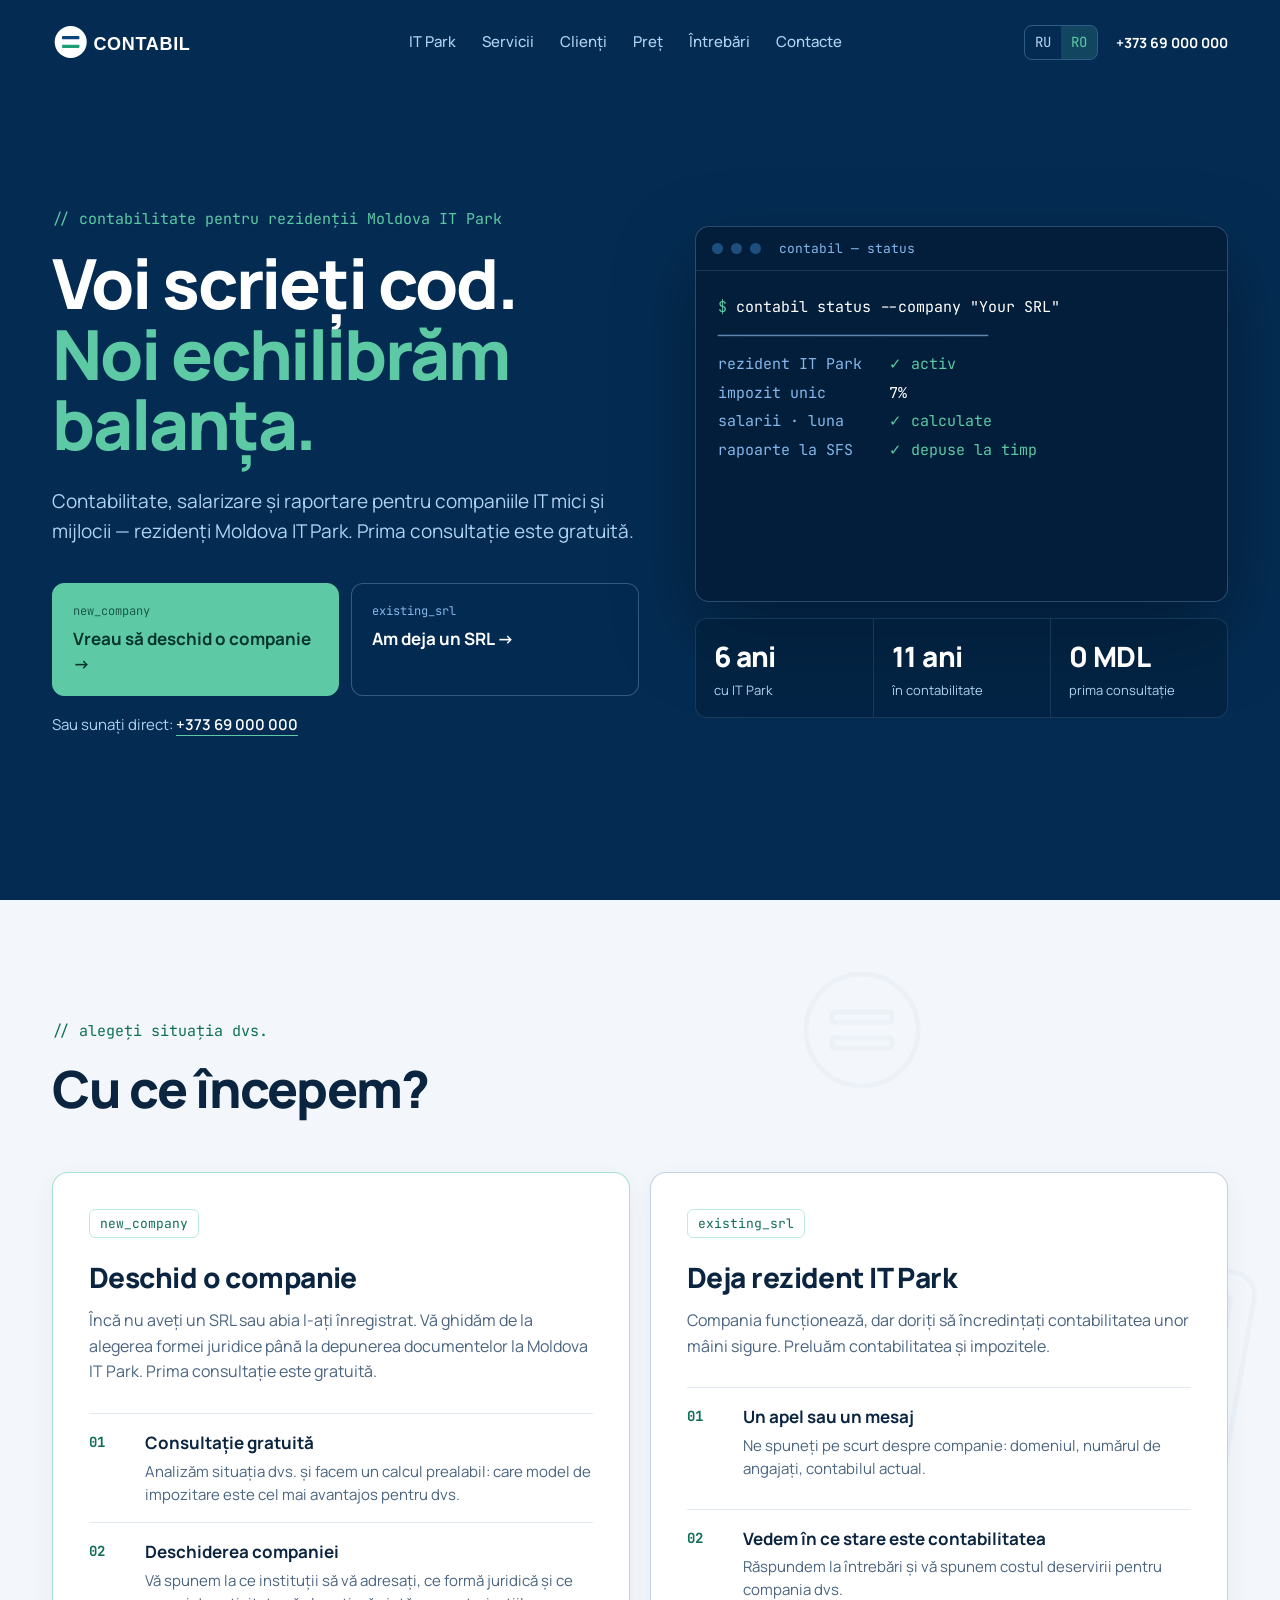
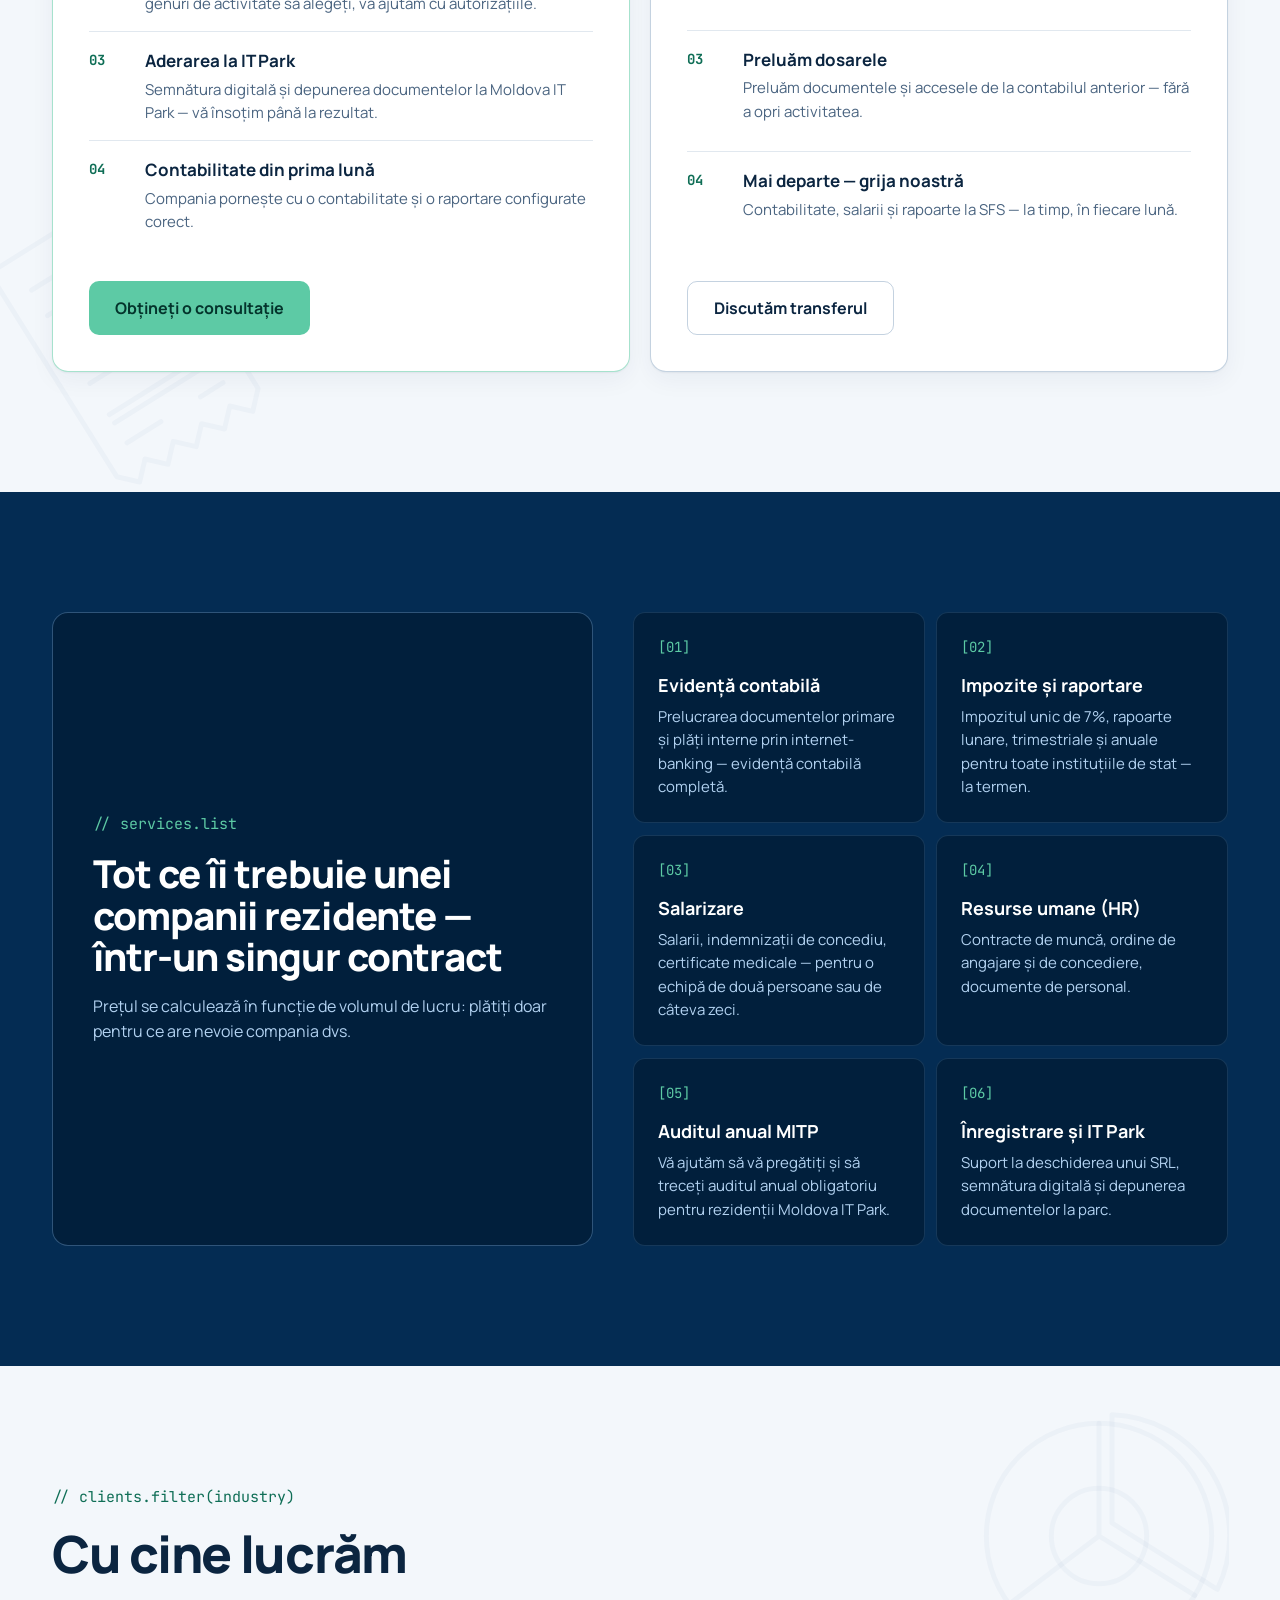
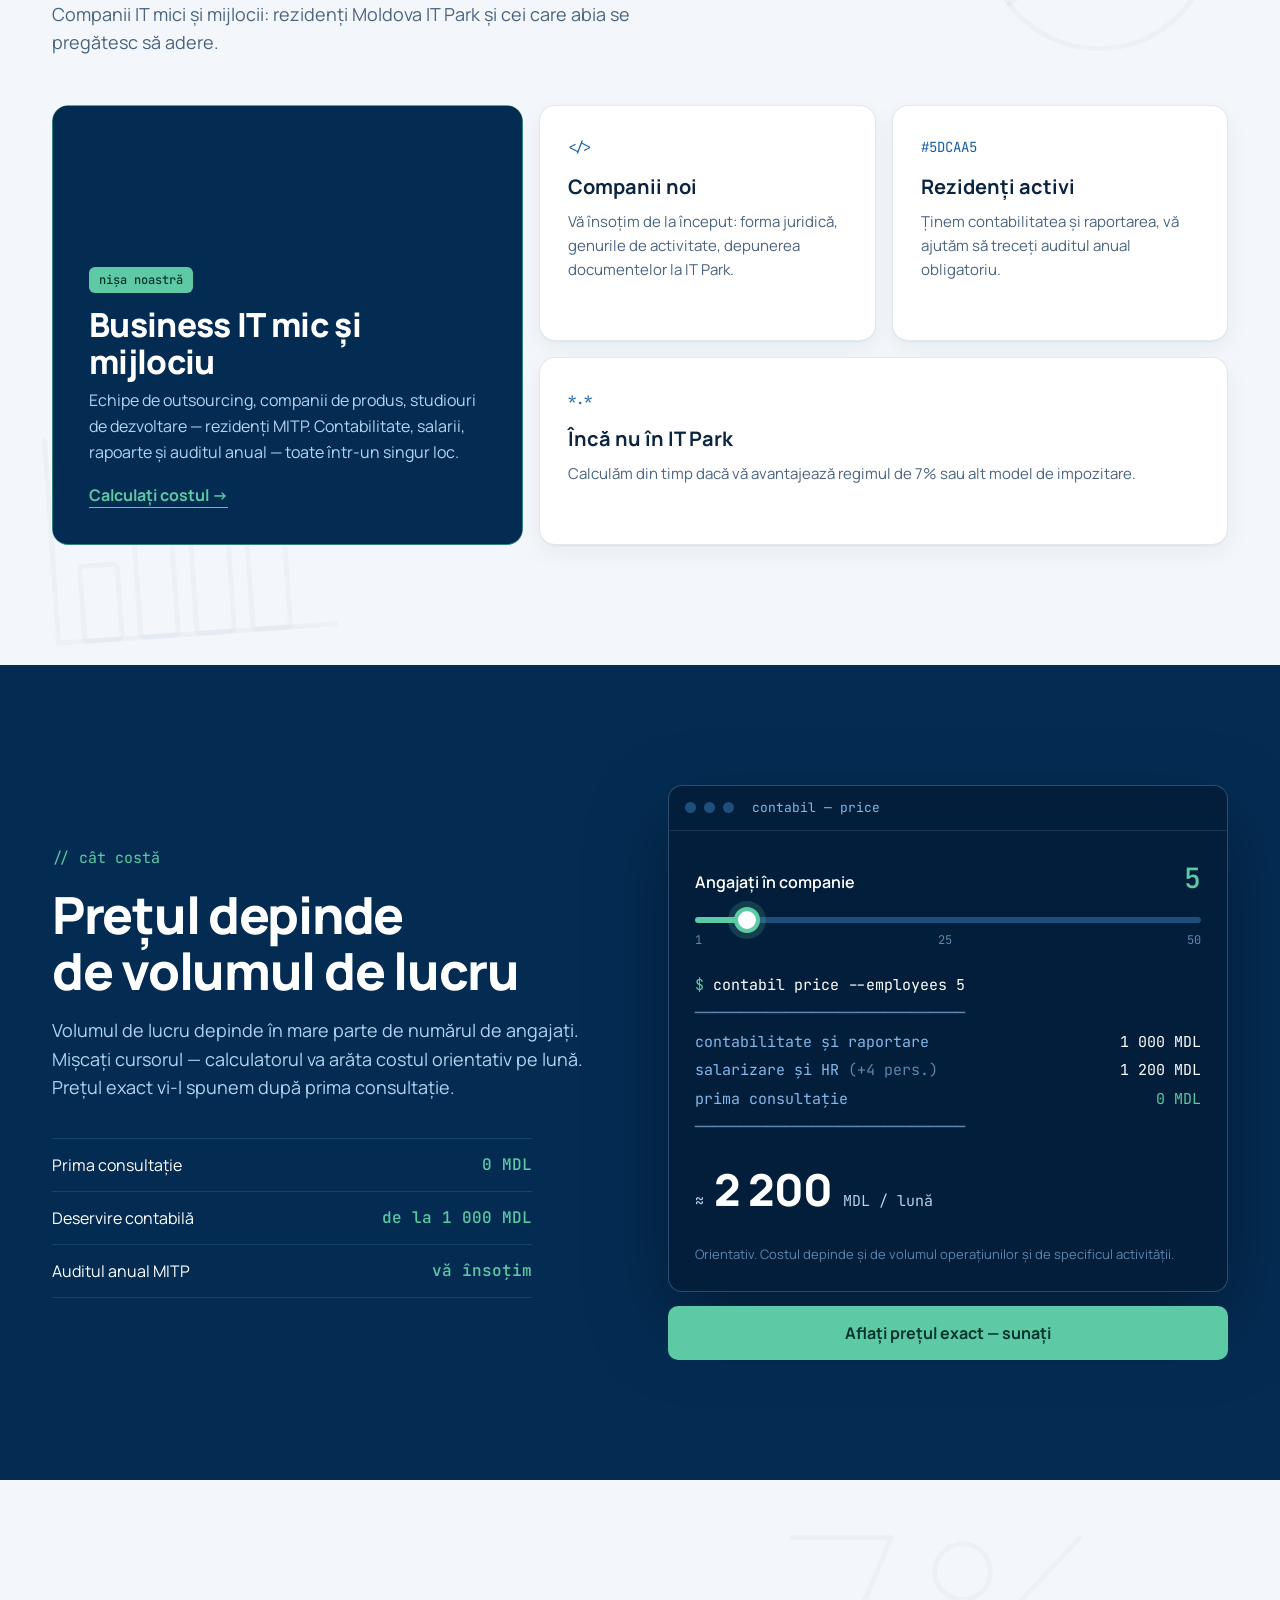
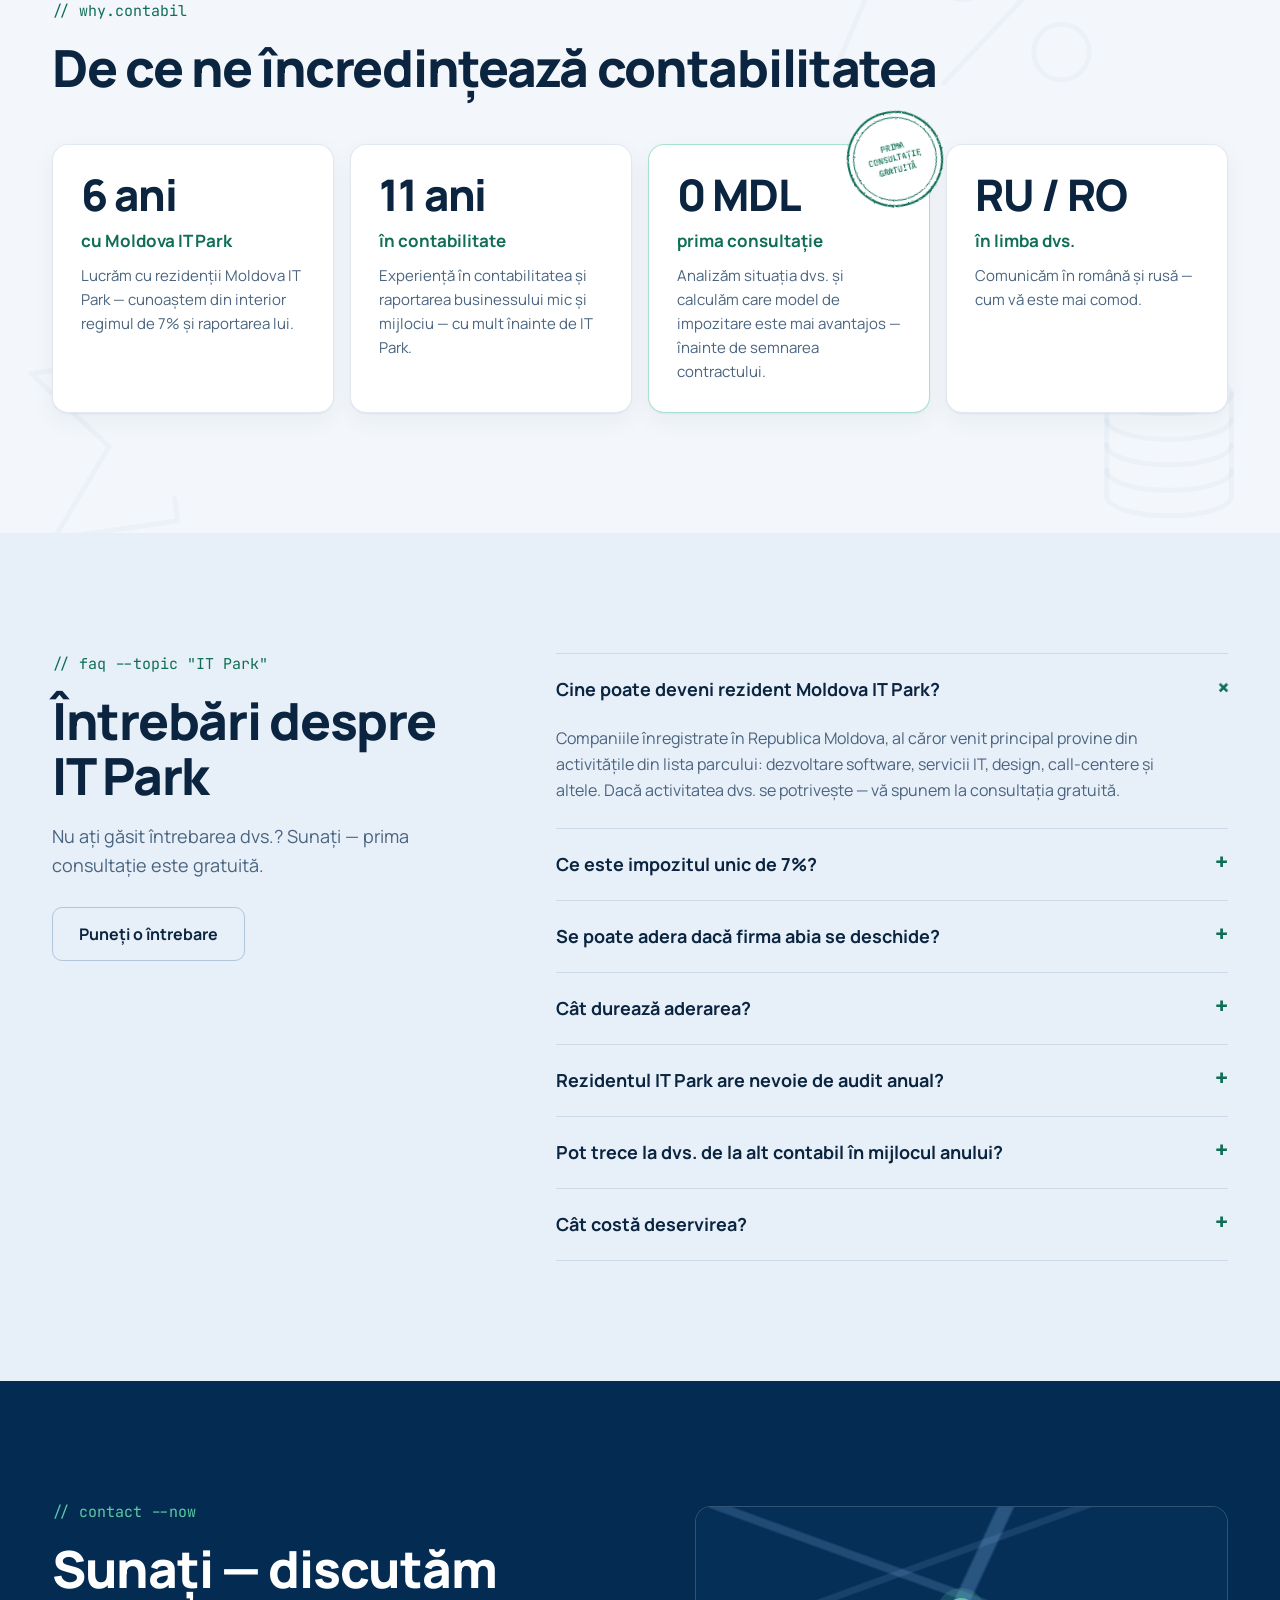
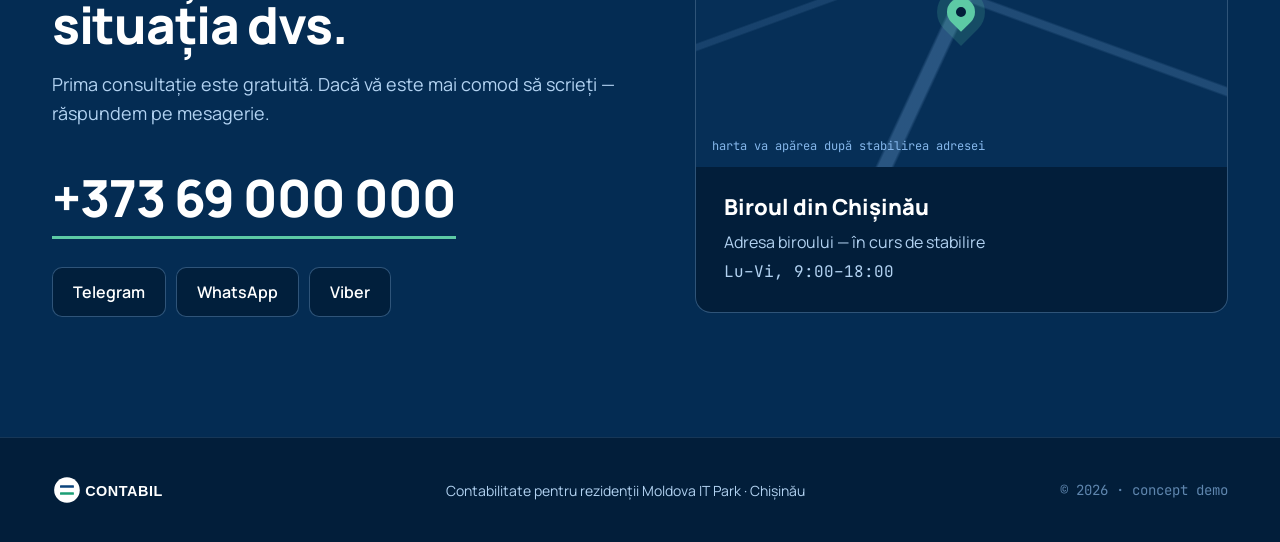
==== ro.html @ 3d975ffe "Add files via upload" ====
<!DOCTYPE html>
<html lang="ro">
<head>
<meta charset="UTF-8">
<meta name="viewport" content="width=device-width, initial-scale=1">
<title>CONTABIL — contabilitate pentru rezidenții Moldova IT Park</title>
<meta name="description" content="Contabilitate, salarizare și raportare pentru companiile IT mici și mijlocii — rezidenți Moldova IT Park. Suport la deschiderea companiei și aderarea la parc. Prima consultație gratuită.">
<!-- Previzualizare link (Viber, Telegram, WhatsApp, Facebook). Mesageriile acceptă doar adresa COMPLETĂ:
     la publicare înlocuiți https://webonix-md.github.io/contabil-it/ cu adresa reală a site-ului în og:url și og:image -->
<meta property="og:type" content="website">
<meta property="og:locale" content="ro_RO">
<meta property="og:locale:alternate" content="ru_RU">
<meta property="og:site_name" content="CONTABIL">
<meta property="og:title" content="Contabilitate pentru rezidenții Moldova IT Park — CONTABIL">
<meta property="og:description" content="Contabilitate, salarizare și raportare pentru companiile IT mici și mijlocii — rezidenți Moldova IT Park. Prima consultație gratuită.">
<meta property="og:url" content="https://webonix-md.github.io/contabil-it/ro.html">
<meta property="og:image" content="https://webonix-md.github.io/contabil-it/img/og/og-square-ro.jpg">
<meta property="og:image:type" content="image/jpeg">
<meta property="og:image:width" content="1200">
<meta property="og:image:height" content="1200">
<meta property="og:image:alt" content="CONTABIL: „Voi scrieți cod. Noi echilibrăm balanța.” Contabilitate pentru rezidenții Moldova IT Park">
<meta name="twitter:card" content="summary_large_image">
<link rel="icon" href="img/logo/favicon.svg" type="image/svg+xml">
<link rel="alternate" hreflang="ru" href="index.html">
<link rel="preconnect" href="https://fonts.googleapis.com">
<link rel="preconnect" href="https://fonts.gstatic.com" crossorigin>
<link rel="preconnect" href="https://images.unsplash.com">
<link href="https://fonts.googleapis.com/css2?family=JetBrains+Mono:wght@400;500&family=Manrope:wght@400;500;600;700;800&display=swap" rel="stylesheet">
<link rel="stylesheet" href="css/styles.css">
</head>
<body>

<!-- ============ Шапка ============ -->
<header class="header" id="header">
  <div class="wrap header__row">
    <a class="header__logo" href="#top" aria-label="CONTABIL — pagina principală"><img src="img/logo/contabil-logo-inverse.svg" alt="CONTABIL" width="176" height="40"></a>
    <nav class="nav" id="nav" aria-label="Meniul principal">
      <a href="#start">IT Park</a>
      <a href="#services">Servicii</a>
      <a href="#clients">Clienți</a>
      <a href="#price">Preț</a>
      <a href="#faq">Întrebări</a>
      <a href="#contacts">Contacte</a>
    </nav>
    <div class="header__meta">
      <span class="lang mono" aria-label="Limba site-ului"><a href="index.html" hreflang="ru" lang="ru">RU</a><a class="is-active" href="ro.html" hreflang="ro" aria-current="true">RO</a></span>
      <a class="header__phone" data-phone href="tel:+37369000000">+373 69 000 000</a>
      <button class="burger" id="burger" aria-label="Deschide meniul" aria-expanded="false" aria-controls="nav"><span></span><span></span></button>
    </div>
  </div>
</header>

<main id="top">

<!-- ============ 1. Первый экран ============ -->
<section class="hero photo-bg photo-fixed" data-photo="hero">
  <div class="wrap hero__grid">
    <div>
      <p class="comment mono">// contabilitate pentru rezidenții Moldova IT Park</p>
      <h1 class="hero__title">Voi scrieți cod.<br><span>Noi echilibrăm balanța.</span></h1>
      <p class="hero__lead">Contabilitate, salarizare și raportare pentru companiile IT mici și mijlocii — rezidenți Moldova IT Park. Prima consultație este gratuită.</p>
      <div class="doors">
        <a class="door door--primary" href="#door-new"><small>new_company</small><strong>Vreau să deschid o companie →</strong></a>
        <a class="door" href="#door-existing"><small>existing_srl</small><strong>Am deja un SRL →</strong></a>
      </div>
      <p class="hero__call">Sau sunați direct: <a data-phone href="tel:+37369000000">+373 69 000 000</a></p>
    </div>

    <div>
      <div class="term" aria-label="Exemplu de status al unei companii deservite">
        <div class="term__bar"><i></i><i></i><i></i><span class="mono">contabil — status</span></div>
        <div class="term__body" id="heroTerm">
          <div class="term__line"><span class="t-prompt">$</span> contabil status --company "Your SRL"</div>
          <div class="term__line"><span class="t-dim">──────────────────────────────</span></div>
          <div class="term__line"><span class="t-key">rezident IT Park  </span> <span class="t-ok">✓ activ</span></div>
          <div class="term__line"><span class="t-key">impozit unic      </span> 7%</div>
          <div class="term__line"><span class="t-key">salarii · luna    </span> <span class="t-ok">✓ calculate</span></div>
          <div class="term__line"><span class="t-key">rapoarte la SFS   </span> <span class="t-ok">✓ depuse la timp</span></div>
          <div class="term__line"><span class="t-key">audit MITP        </span> <span class="t-ok">✓ trecut</span></div>
          <div class="term__line"><span class="t-dim">──────────────────────────────</span></div>
          <div class="term__line"><span class="t-ok">✓ all good.</span> <span class="t-dim">Puteți lucra mai departe.</span> <span class="cursor"></span></div>
        </div>
      </div>
      <div class="stats">
        <div class="stat"><b>6 ani</b><span>cu IT Park</span></div>
        <div class="stat"><b>11 ani</b><span>în contabilitate</span></div>
        <div class="stat"><b>0 MDL</b><span>prima consultație</span></div>
      </div>
    </div>
  </div>
</section>

<!-- ============ 2. Две двери ============ -->
<section class="section light has-deco" id="start">
  <!-- Фоновые SVG-иконки (декор). Чтобы убрать — удалите этот div и класс has-deco -->
  <div class="deco" aria-hidden="true">
    <!-- Калькулятор -->
    <svg class="deco__calc" viewBox="0 0 120 160"><rect x="4" y="4" width="112" height="152" rx="12"/><rect x="16" y="16" width="88" height="34" rx="4"/><path d="M78 40h18M88 26v0"/><rect x="16" y="62" width="18" height="18" rx="3"/><rect x="40" y="62" width="18" height="18" rx="3"/><rect x="64" y="62" width="18" height="18" rx="3"/><rect x="88" y="62" width="18" height="18" rx="3"/><rect x="16" y="86" width="18" height="18" rx="3"/><rect x="40" y="86" width="18" height="18" rx="3"/><rect x="64" y="86" width="18" height="18" rx="3"/><rect x="88" y="86" width="18" height="42" rx="3"/><rect x="16" y="110" width="18" height="18" rx="3"/><rect x="40" y="110" width="18" height="18" rx="3"/><rect x="64" y="110" width="18" height="18" rx="3"/><rect x="16" y="134" width="42" height="14" rx="3"/><rect x="64" y="134" width="42" height="14" rx="3"/><path d="M92 97h6M95 94v6M92 119h6"/></svg>
    <!-- Кассовый чек -->
    <svg class="deco__receipt" viewBox="0 0 120 170"><path d="M10 6h100v144l-10 10-10-10-10 10-10-10-10 10-10-10-10 10-10-10-10 10-10-10z"/><path d="M26 28h68M26 46h44M78 46h16M26 62h52M84 62h10M26 78h36M70 78h24M26 94h48M82 94h12"/><path d="M26 116h68M26 122h68"/><path d="M26 136h24M78 136h16"/></svg>
    <!-- Знак баланса «=» -->
    <svg class="deco__equals" viewBox="0 0 120 120"><circle cx="60" cy="60" r="56"/><rect x="30" y="42" width="60" height="10" rx="2"/><rect x="30" y="68" width="60" height="10" rx="2"/></svg>
  </div>
  <div class="wrap">
    <p class="comment mono">// alegeți situația dvs.</p>
    <h2 class="section__title">Cu ce începem?</h2>

    <div class="paths" data-converge>
      <article class="path path--new" id="door-new">
        <header class="path__head">
          <span class="path__tag mono">new_company</span>
          <h3>Deschid o companie</h3>
          <p>Încă nu aveți un SRL sau abia l-ați înregistrat. Vă ghidăm de la alegerea formei juridice până la depunerea documentelor la Moldova IT Park. Prima consultație este gratuită.</p>
        </header>
        <ol class="steps">
          <li><b class="mono">01</b><div><strong>Consultație gratuită</strong><span>Analizăm situația dvs. și facem un calcul prealabil: care model de impozitare este cel mai avantajos pentru dvs.</span></div></li>
          <li><b class="mono">02</b><div><strong>Deschiderea companiei</strong><span>Vă spunem la ce instituții să vă adresați, ce formă juridică și ce genuri de activitate să alegeți, vă ajutăm cu autorizațiile.</span></div></li>
          <li><b class="mono">03</b><div><strong>Aderarea la IT Park</strong><span>Semnătura digitală și depunerea documentelor la Moldova IT Park — vă însoțim până la rezultat.</span></div></li>
          <li><b class="mono">04</b><div><strong>Contabilitate din prima lună</strong><span>Compania pornește cu o contabilitate și o raportare configurate corect.</span></div></li>
        </ol>
        <a class="btn btn--teal" data-phone href="tel:+37369000000">Obțineți o consultație</a>
      </article>

      <article class="path path--existing" id="door-existing">
        <header class="path__head">
          <span class="path__tag mono">existing_srl</span>
          <h3>Deja rezident IT Park</h3>
          <p>Compania funcționează, dar doriți să încredințați contabilitatea unor mâini sigure. Preluăm contabilitatea și impozitele.</p>
        </header>
        <ol class="steps">
          <li><b class="mono">01</b><div><strong>Un apel sau un mesaj</strong><span>Ne spuneți pe scurt despre companie: domeniul, numărul de angajați, contabilul actual.</span></div></li>
          <li><b class="mono">02</b><div><strong>Vedem în ce stare este contabilitatea</strong><span>Răspundem la întrebări și vă spunem costul deservirii pentru compania dvs.</span></div></li>
          <li><b class="mono">03</b><div><strong>Preluăm dosarele</strong><span>Preluăm documentele și accesele de la contabilul anterior — fără a opri activitatea.</span></div></li>
          <li><b class="mono">04</b><div><strong>Mai departe — grija noastră</strong><span>Contabilitate, salarii și rapoarte la SFS — la timp, în fiecare lună.</span></div></li>
        </ol>
        <a class="btn btn--outline" data-phone href="tel:+37369000000">Discutăm transferul</a>
      </article>
    </div>
  </div>
</section>

<!-- ============ 3. Что входит ============ -->
<section class="section section--alt photo-bg photo-fixed" id="services" data-photo="hero">
  <div class="wrap services">
    <div class="services__visual">
      <p class="comment mono">// services.list</p>
      <h2 class="section__title">Tot ce îi trebuie unei companii rezidente — într-un&nbsp;singur contract</h2>
      <p class="services__note">Prețul se calculează în funcție de volumul de lucru: plătiți doar pentru ce are nevoie compania dvs.</p>
    </div>

    <ul class="services__list" data-fly-in>
      <li class="service">
        <span class="service__icon mono">[01]</span>
        <div><h3>Evidență contabilă</h3><p>Prelucrarea documentelor primare și plăți interne prin internet-banking — evidență contabilă completă.</p></div>
      </li>
      <li class="service">
        <span class="service__icon mono">[02]</span>
        <div><h3>Impozite și raportare</h3><p>Impozitul unic de 7%, rapoarte lunare, trimestriale și anuale pentru toate instituțiile de stat — la termen.</p></div>
      </li>
      <li class="service">
        <span class="service__icon mono">[03]</span>
        <div><h3>Salarizare</h3><p>Salarii, indemnizații de concediu, certificate medicale — pentru o echipă de două persoane sau de câteva zeci.</p></div>
      </li>
      <li class="service">
        <span class="service__icon mono">[04]</span>
        <div><h3>Resurse umane (HR)</h3><p>Contracte de muncă, ordine de angajare și de concediere, documente de personal.</p></div>
      </li>
      <li class="service">
        <span class="service__icon mono">[05]</span>
        <div><h3>Auditul anual MITP</h3><p>Vă ajutăm să vă pregătiți și să treceți auditul anual obligatoriu pentru rezidenții Moldova IT Park.</p></div>
      </li>
      <li class="service">
        <span class="service__icon mono">[06]</span>
        <div><h3>Înregistrare și IT Park</h3><p>Suport la deschiderea unui SRL, semnătura digitală și depunerea documentelor la parc.</p></div>
      </li>
    </ul>
  </div>
</section>

<!-- ============ 4. С кем работаем ============ -->
<section class="section light has-deco" id="clients">
  <!-- Фоновые SVG-иконки (декор). Чтобы убрать — удалите этот div и класс has-deco -->
  <div class="deco" aria-hidden="true">
    <!-- Круговая диаграмма -->
    <svg class="deco__pie" viewBox="0 0 120 120"><circle cx="60" cy="60" r="52"/><path d="M60 60V8M60 60l44.2 27.4M60 60 18.6 91.4"/><path d="M66 54V4a56 56 0 0 1 48.6 80.6z"/><circle cx="60" cy="60" r="22"/></svg>
    <!-- Столбики графика -->
    <svg class="deco__bars" viewBox="0 0 160 120"><path d="M6 114h148M6 6v108"/><rect x="20" y="74" width="20" height="40" rx="2"/><rect x="50" y="54" width="20" height="60" rx="2"/><rect x="80" y="64" width="20" height="50" rx="2"/><rect x="110" y="30" width="20" height="84" rx="2"/><path d="M22 60 58 40l32 12 42-36"/><path d="M122 16h10v10"/></svg>
  </div>
  <div class="wrap">
    <p class="comment mono">// clients.filter(industry)</p>
    <h2 class="section__title">Cu cine lucrăm</h2>
    <p class="section__lead">Companii IT mici și mijlocii: rezidenți Moldova IT Park și cei care abia se pregătesc să adere.</p>

    <div class="clients" data-dossier>
      <article class="client client--featured photo-bg" data-photo="clients">
        <span class="client__badge mono">nișa noastră</span>
        <h3>Business IT mic și mijlociu</h3>
        <p>Echipe de outsourcing, companii de produs, studiouri de dezvoltare — rezidenți MITP. Contabilitate, salarii, rapoarte și auditul anual — toate într-un singur loc.</p>
        <a class="link-arrow" href="#price">Calculați costul →</a>
      </article>
      <article class="client">
        <span class="client__code mono">&lt;/&gt;</span>
        <h3>Companii noi</h3>
        <p>Vă însoțim de la început: forma juridică, genurile de activitate, depunerea documentelor la IT Park.</p>
      </article>
      <article class="client">
        <span class="client__code mono">#5DCAA5</span>
        <h3>Rezidenți activi</h3>
        <p>Ținem contabilitatea și raportarea, vă ajutăm să treceți auditul anual obligatoriu.</p>
      </article>
      <article class="client">
        <span class="client__code mono">*.*</span>
        <h3>Încă nu în IT Park</h3>
        <p>Calculăm din timp dacă vă avantajează regimul de 7% sau alt model de impozitare.</p>
      </article>
    </div>
  </div>
</section>

<!-- ============ 5. Цена ============ -->
<section class="section section--alt photo-bg photo-fixed" id="price" data-photo="hero">
  <div class="wrap price">
    <div class="price__intro">
      <p class="comment mono">// cât costă</p>
      <h2 class="section__title">Prețul depinde de&nbsp;volumul de lucru</h2>
      <p class="section__lead">Volumul de lucru depinde în mare parte de numărul de angajați. Mișcați cursorul — calculatorul va arăta costul orientativ pe lună. Prețul exact vi-l spunem după prima consultație.</p>

      <ul class="free">
        <li><span>Prima consultație</span><b class="mono">0 MDL</b></li>
        <li><span>Deservire contabilă</span><b class="mono">de la 1 000 MDL</b></li>
        <li><span>Auditul anual MITP</span><b class="mono">vă însoțim</b></li>
      </ul>
    </div>

    <div class="calc">
      <div class="term">
        <div class="term__bar"><i></i><i></i><i></i><span class="mono">contabil — price</span></div>
        <div class="term__body term__body--calc">
          <label class="calc__label" for="employees">
            <span>Angajați în companie</span>
            <output class="calc__count mono" id="employeesOut" for="employees">5</output>
          </label>
          <input class="calc__range" type="range" id="employees" min="1" max="50" step="1" value="5">
          <div class="calc__scale mono"><span>1</span><span>25</span><span>50</span></div>

          <div class="calc__out mono" aria-live="polite">
            <div><span class="t-prompt">$</span> contabil price --employees <span id="cmdEmployees">5</span></div>
            <div class="t-dim">──────────────────────────────</div>
            <div class="calc__row"><span class="t-key">contabilitate și raportare</span><span id="rowBase">1 000 MDL</span></div>
            <div class="calc__row"><span class="t-key">salarizare și HR <span class="t-dim" id="rowExtraLabel">(+4 pers.)</span></span><span id="rowExtra">1 200 MDL</span></div>
            <div class="calc__row"><span class="t-key">prima consultație</span><span class="t-ok">0 MDL</span></div>
            <div class="t-dim">──────────────────────────────</div>
            <div class="calc__total"><span>≈</span><b id="total">2 200</b><span>MDL / lună</span></div>
          </div>
          <p class="calc__note">Orientativ. Costul depinde și de volumul operațiunilor și de specificul activității.</p>
        </div>
      </div>
      <a class="btn btn--teal btn--block" data-phone href="tel:+37369000000">Aflați prețul exact — sunați</a>
    </div>
  </div>
</section>

<!-- ============ 6. Почему мы ============ -->
<section class="section light has-deco" id="why">
  <!-- Фоновые SVG-иконки (декор). Чтобы убрать — удалите этот div и класс has-deco -->
  <div class="deco" aria-hidden="true">
    <!-- «7%» — единый налог IT Park -->
    <svg class="deco__percent" viewBox="0 0 220 120"><path d="M12 14h64L36 108"/><circle cx="122" cy="36" r="18"/><circle cx="186" cy="88" r="18"/><path d="M198 14 110 108"/></svg>
    <!-- Знак суммы Σ -->
    <svg class="deco__sigma" viewBox="0 0 100 120"><path d="M88 22V8H10l42 52-42 52h78V98"/></svg>
    <!-- Стопка монет -->
    <svg class="deco__coins" viewBox="0 0 120 120"><ellipse cx="60" cy="24" rx="44" ry="14"/><path d="M16 24v18c0 7.7 19.7 14 44 14s44-6.3 44-14V24"/><path d="M16 42v18c0 7.7 19.7 14 44 14s44-6.3 44-14V42"/><path d="M16 60v18c0 7.7 19.7 14 44 14s44-6.3 44-14V60"/><path d="M16 78v18c0 7.7 19.7 14 44 14s44-6.3 44-14V78"/></svg>
  </div>
  <div class="wrap">
    <p class="comment mono">// why.contabil</p>
    <h2 class="section__title">De ce ne încredințează contabilitatea</h2>
    <div class="why">
      <article class="why__item">
        <b class="why__num">6 ani</b>
        <h3>cu Moldova IT Park</h3>
        <p>Lucrăm cu rezidenții Moldova IT Park — cunoaștem din interior regimul de 7% și raportarea lui.</p>
      </article>
      <article class="why__item">
        <b class="why__num">11 ani</b>
        <h3>în contabilitate</h3>
        <p>Experiență în contabilitatea și raportarea businessului mic și mijlociu — cu mult înainte de IT Park.</p>
      </article>
      <article class="why__item why__item--accent">
        <b class="why__num">0 MDL</b>
        <h3>prima consultație</h3>
        <p>Analizăm situația dvs. și calculăm care model de impozitare este mai avantajos — înainte de semnarea contractului.</p>
        <span class="stamp mono" aria-hidden="true">prima<br>consultație<br>gratuită</span>
        <!-- «Ставим печать при вас»: тень и сам штамп (анимация — main.js, блок «Печать») -->
        <span class="stamper-shadow" aria-hidden="true"></span>
        <!-- Штамп рисуется скриптом (main.js, «Печать»). data-tilt — угол взгляда сверху в градусах:
             0 — строго сбоку, 35 — три четверти, 60–70 — почти сверху, ручка смотрит на вас -->
        <span class="stamper" aria-hidden="true" data-tilt="50"></span>
      </article>
      <article class="why__item">
        <b class="why__num">RU / RO</b>
        <h3>în limba dvs.</h3>
        <p>Comunicăm în română și rusă — cum vă este mai comod.</p>
      </article>
    </div>
  </div>
</section>

<!-- ============ 7. Вопросы про IT Park ============ -->
<section class="section section--alt light" id="faq">
  <div class="wrap faq">
    <div class="faq__intro">
      <p class="comment mono">// faq --topic "IT Park"</p>
      <h2 class="section__title">Întrebări despre IT&nbsp;Park</h2>
      <p class="section__lead">Nu ați găsit întrebarea dvs.? Sunați — prima consultație este gratuită.</p>
      <a class="btn btn--outline" data-phone href="tel:+37369000000">Puneți o întrebare</a>
    </div>

    <div class="faq__list">
      <details class="qa" open>
        <summary>Cine poate deveni rezident Moldova IT Park?</summary>
        <p>Companiile înregistrate în Republica Moldova, al căror venit principal provine din activitățile din lista parcului: dezvoltare software, servicii IT, design, call-centere și altele. Dacă activitatea dvs. se potrivește — vă spunem la consultația gratuită.</p>
      </details>
      <details class="qa">
        <summary>Ce este impozitul unic de 7%?</summary>
        <p>Rezidenții plătesc un singur impozit — 7% din cifra de afaceri, dar nu mai puțin decât o sumă minimă pentru fiecare angajat (legată de salariul mediu pe economie). Acest impozit înlocuiește impozitul pe profit, impozitul pe venit din salarii, contribuțiile și o serie de alte plăți.</p>
      </details>
      <details class="qa">
        <summary>Se poate adera dacă firma abia se deschide?</summary>
        <p>Da. Vă însoțim de la început: alegerea formei și a genurilor de activitate, semnătura digitală, depunerea documentelor la parc.</p>
      </details>
      <details class="qa">
        <summary>Cât durează aderarea?</summary>
        <p>Depinde de pregătirea documentelor și de examinarea cererii de către administrația parcului. Termenele realiste pentru cazul dvs. vi le spunem la consultație.</p>
      </details>
      <details class="qa">
        <summary>Rezidentul IT Park are nevoie de audit anual?</summary>
        <p>Da, pentru rezidenții Moldova IT Park auditul anual este obligatoriu. Vă ajutăm să vă pregătiți și vă însoțim pe parcursul lui.</p>
      </details>
      <details class="qa">
        <summary>Pot trece la dvs. de la alt contabil în mijlocul anului?</summary>
        <p>Da. Preluăm documentele și accesele de la contabilul anterior și continuăm evidența fără a opri activitatea companiei.</p>
      </details>
      <details class="qa">
        <summary>Cât costă deservirea?</summary>
        <p>De la 1 000 MDL pe lună — depinde de volumul de lucru, în primul rând de numărul de angajați. Suma orientativă o arată <a href="#price">calculatorul</a>, iar pe cea exactă v-o spunem după o discuție.</p>
      </details>
    </div>
  </div>
</section>

<!-- ============ 8. Контакты ============ -->
<section class="contacts photo-bg photo-fixed" id="contacts" data-photo="hero">
  <div class="wrap contacts__grid">
    <div>
      <p class="comment mono">// contact --now</p>
      <h2 class="section__title">Sunați — discutăm situația dvs.</h2>
      <p class="section__lead">Prima consultație este gratuită. Dacă vă este mai comod să scrieți — răspundem pe mesagerie.</p>
      <a class="contacts__phone" data-phone href="tel:+37369000000">+373 69 000 000</a>
      <div class="messengers">
        <a class="msg" data-msg="telegram" href="#" target="_blank" rel="noopener">Telegram</a>
        <a class="msg" data-msg="whatsapp" href="#" target="_blank" rel="noopener">WhatsApp</a>
        <a class="msg" data-msg="viber" href="#">Viber</a>
      </div>
    </div>

    <div class="office">
      <div class="office__map" role="img" aria-label="Hartă: biroul din Chișinău (provizoriu)">
        <span class="office__pin" aria-hidden="true"></span>
        <span class="office__map-note mono">harta va apărea după stabilirea adresei</span>
      </div>
      <div class="office__info">
        <h3>Biroul din <span data-office="city">Chișinău</span></h3>
        <p data-office="address">Adresa biroului — în curs de stabilire</p>
        <p class="mono" data-office="hours">Lu–Vi, 9:00–18:00</p>
      </div>
    </div>
  </div>
</section>

</main>

<footer class="footer">
  <div class="wrap footer__row">
    <img src="img/logo/contabil-logo-inverse.svg" alt="CONTABIL" width="140" height="32">
    <p>Contabilitate pentru rezidenții Moldova IT Park · Chișinău</p>
    <p class="mono footer__demo">© 2026 · concept demo</p>
  </div>
</footer>

<!-- Кнопка звонка на телефоне -->
<a class="callbar" data-phone href="tel:+37369000000"><span>Sunați contabilul</span><b class="mono">0 MDL</b></a>

<!-- SVG-фильтр «мастика»: неровные края оттиска печати -->
<svg width="0" height="0" style="position:absolute" aria-hidden="true" focusable="false">
  <filter id="ink-rough" x="-10%" y="-10%" width="120%" height="120%">
    <feTurbulence type="fractalNoise" baseFrequency="0.85" numOctaves="2" seed="7" result="noise"/>
    <feDisplacementMap in="SourceGraphic" in2="noise" scale="2.2" xChannelSelector="R" yChannelSelector="G"/>
  </filter>
</svg>

<script src="js/site-data.js"></script>
<script src="js/main.js"></script>
</body>
</html>
---- css/styles.css ----
/* ==========================================================================
   CONTABIL — лендинг бухгалтерии для резидентов Moldova IT Park
   Стиль «IT-тёмный»: тёмно-синий, сетка, моно-акценты, фото в дуотоне
   ========================================================================== */

:root {
  --bg: #042C53;
  --bg-deep: #021E3A;
  --bg-alt: #03264A;
  --line: rgba(133, 183, 235, .16);
  --line-strong: rgba(133, 183, 235, .35);
  --navy: #0C447C;
  --teal: #5DCAA5;
  --teal-hover: #7AD6B7;
  --teal-ink: #04342C;
  --sky: #85B7EB;
  --text: #FFFFFF;
  --muted: #b2d2f1;
  --dim: #5F86AE;
  --accent: #5DCAA5;
  /* акцентный ТЕКСТ (на светлом — темнее) */
  --card: rgba(2, 30, 58, .9);
  /* фон карточек */

  --radius: 12px;
  --radius-sm: 8px;
  --wrap: 1240px;
  --header-h: 84px;

  --font: "Manrope", system-ui, sans-serif;
  --mono: "JetBrains Mono", ui-monospace, monospace;
}

* {
  box-sizing: border-box;
  margin: 0;
  padding: 0;
}

html {
  scroll-behavior: smooth;
  scroll-padding-top: var(--header-h);
}

body {
  font-family: var(--font);
  color: var(--text);
  background: var(--bg);
  line-height: 1.5;
  -webkit-font-smoothing: antialiased;
}

a {
  color: inherit;
  text-decoration: none;
}

img {
  display: block;
  max-width: 100%;
}

button {
  font: inherit;
  color: inherit;
  background: none;
  border: 0;
  cursor: pointer;
}

:focus-visible {
  outline: 2px solid var(--teal);
  outline-offset: 3px;
  border-radius: 4px;
}

.wrap {
  max-width: var(--wrap);
  margin: 0 auto;
  padding: 0 32px;
}

.mono {
  font-family: var(--mono);
}

.section--alt {
  background-color: var(--bg-alt);
}

/* Светлый блок: добавьте класс light секции. Терминал и карточки с фото внутри остаются тёмными.
   Пример: <section class="section light" id="why"> */
.light {
  --text: #0B2540;
  --muted: #4A6480;
  --dim: #7C93AC;
  --sky: #185FA5;
  --line: rgba(12, 68, 124, .12);
  --line-strong: rgba(12, 68, 124, .24);
  --accent: #0F6E56;
  --card: #FFFFFF;
  --bg: #F3F7FB;
  --bg-alt: #E7EFF8;
  --stamp-bg: #FFFFFF;
  color: var(--text);
  background-color: var(--bg);
}

.light.section--alt {
  background-color: var(--bg-alt);
}

.light .service, .light .client, .light .why__item, .light .path {
  box-shadow: 0 1px 2px rgba(4, 44, 83, .06), 0 8px 24px rgba(4, 44, 83, .05);
}

.light .term {
  box-shadow: 0 24px 60px rgba(4, 44, 83, .28);
}

/* Тёмные «острова» внутри светлого блока */
.light .term, .light .photo-bg {
  --text: #FFFFFF;
  --muted: #B5D4F4;
  --dim: #5F86AE;
  --sky: #85B7EB;
  --line: rgba(133, 183, 235, .16);
  --line-strong: rgba(133, 183, 235, .35);
  --accent: #5DCAA5;
  --card: rgba(2, 30, 58, 0.9);
  --bg: #042C53;
  color: var(--text);
}

/* Фото в дуотоне: тонировка → фото в режиме luminosity на синем */
.photo-bg.has-photo {
  background-color: var(--bg);
  background-image:
    linear-gradient(var(--tint-dir, 90deg), rgba(4, 44, 83, var(--tint-a, .92)) 0%, rgba(4, 44, 83, var(--tint-b, .55)) 100%),
    var(--photo);
  background-size: 100% 100%, cover;
  background-position: center, var(--photo-pos, center);
  background-repeat: no-repeat, no-repeat;
  background-blend-mode: normal, luminosity;
}

/* Фото «стоит на месте», а блок едет поверх него — эффект окна.
   Добавьте класс photo-fixed блоку с фото. Работает и на телефонах (включая iPhone):
   фото лежит в отдельном слое position: fixed, а блок обрезает его по своим границам (clip-path). */
.photo-bg.has-photo.photo-fixed {
  position: relative;
  isolation: isolate;
  clip-path: inset(0);
  background: var(--bg);
}

.photo-bg.has-photo.photo-fixed::before {
  content: "";
  position: fixed;
  inset: 0;
  z-index: -1;
  pointer-events: none;
  background-color: var(--bg);
  background-image:
    linear-gradient(var(--tint-dir, 90deg), rgba(4, 44, 83, var(--tint-a, .92)) 0%, rgba(4, 44, 83, var(--tint-b, .55)) 100%),
    var(--photo);
  background-size: 100% 100%, cover;
  background-position: center, var(--photo-pos, center);
  background-repeat: no-repeat, no-repeat;
  background-blend-mode: normal, luminosity;
}

/* ---------- Типографика секций ---------- */
.comment {
  font-family: var(--mono);
  color: var(--accent);
  font-size: 15px;
  margin-bottom: 18px;
}

.section {
  padding: 120px 0;
}

.section__title {
  font-weight: 800;
  font-size: clamp(32px, 4vw, 52px);
  line-height: 1.08;
  letter-spacing: -.025em;
  max-width: 18em;
}

.section__lead {
  margin-top: 18px;
  font-size: 18px;
  line-height: 1.6;
  color: var(--muted);
  max-width: 36em;
}

/* ---------- Кнопки ---------- */
.btn {
  display: inline-flex;
  align-items: center;
  justify-content: center;
  gap: 10px;
  min-height: 54px;
  padding: 0 26px;
  border-radius: 10px;
  font-weight: 700;
  font-size: 16px;
  transition: background .15s, color .15s, border-color .15s, transform .15s;
}

.btn:hover {
  transform: translateY(-1px);
}

.btn--teal {
  background: var(--teal);
  color: var(--teal-ink);
}

.btn--teal:hover {
  background: var(--teal-hover);
}

.btn--outline {
  border: 1px solid var(--line-strong);
  color: var(--text);
}

.btn--outline:hover {
  border-color: var(--accent);
  color: var(--accent);
}

.btn--block {
  width: 100%;
}

.link-arrow {
  display: inline-block;
  align-self: flex-start;
  margin-top: 18px;
  font-weight: 700;
  color: var(--accent);
  border-bottom: 1px solid currentColor;
}

/* ==========================================================================
   Шапка
   ========================================================================== */
.header {
  position: fixed;
  top: 0;
  left: 0;
  right: 0;
  z-index: 50;
  transition: background .2s, border-color .2s;
  border-bottom: 1px solid transparent;
}

.header.is-scrolled {
  background: rgba(2, 30, 58, .96);
  border-bottom-color: var(--line);
}

.header__row {
  display: flex;
  align-items: center;
  justify-content: space-between;
  height: var(--header-h);
  gap: 24px;
}

.header__logo img {
  height: 40px;
  width: auto;
}

.nav {
  display: flex;
  gap: 2px;
  font-size: 15px;
  font-weight: 500;
}

.nav a {
  padding: 8px 12px;
  border-radius: var(--radius-sm);
  color: var(--muted);
  transition: background .15s, color .15s;
}

.nav a:hover {
  background: rgba(255, 255, 255, .06);
  color: #fff;
}

.header__meta {
  display: flex;
  align-items: center;
  gap: 18px;
  font-size: 14px;
}

.lang {
  display: flex;
  border: 1px solid var(--line-strong);
  border-radius: var(--radius-sm);
  overflow: hidden;
}

.lang a {
  padding: 6px 10px;
  color: var(--muted);
}

.lang .is-active {
  background: rgba(93, 202, 165, .16);
  color: var(--teal);
}

.header__phone {
  font-weight: 700;
  white-space: nowrap;
}

.burger {
  display: none;
  width: 44px;
  height: 44px;
  border: 1px solid var(--line-strong);
  border-radius: var(--radius-sm);
  flex-direction: column;
  align-items: center;
  justify-content: center;
  gap: 6px;
}

.burger span {
  display: block;
  width: 18px;
  height: 2px;
  background: #fff;
  transition: transform .2s;
}

.burger[aria-expanded="true"] span:first-child {
  transform: translateY(4px) rotate(45deg);
}

.burger[aria-expanded="true"] span:last-child {
  transform: translateY(-4px) rotate(-45deg);
}

/* ==========================================================================
   1. Первый экран
   ========================================================================== */
.hero {
  min-height: 100vh;
  display: flex;
  align-items: center;
  padding: calc(var(--header-h) + 40px) 0 80px;
}

.hero__grid {
  width: 100%;
  display: grid;
  grid-template-columns: minmax(0, 1.1fr) minmax(0, 1fr);
  gap: 56px;
  align-items: center;
}

.hero__title {
  font-weight: 800;
  font-size: clamp(40px, 5.4vw, 76px);
  line-height: 1.02;
  letter-spacing: -.03em;
}

.hero__title span {
  color: var(--teal);
}

.hero__lead {
  margin-top: 26px;
  font-size: 19px;
  line-height: 1.6;
  color: var(--muted);
  max-width: 32em;
}

.doors {
  margin-top: 36px;
  display: grid;
  grid-template-columns: 1fr 1fr;
  gap: 12px;
  max-width: 620px;
}

.door {
  display: flex;
  flex-direction: column;
  gap: 6px;
  padding: 18px 20px;
  border-radius: var(--radius);
  border: 1px solid var(--line-strong);
  background: rgba(4, 44, 83, .6);
  transition: border-color .15s, transform .15s;
}

.door:hover {
  border-color: var(--teal);
  transform: translateY(-2px);
}

.door small {
  font-family: var(--mono);
  font-size: 12px;
  color: var(--sky);
}

.door strong {
  font-size: 17px;
  font-weight: 700;
}

.door--primary {
  background: var(--teal);
  color: var(--teal-ink);
  border-color: var(--teal);
}

.door--primary small {
  color: var(--teal-ink);
  opacity: .75;
}

.hero__call {
  margin-top: 18px;
  font-size: 15px;
  color: var(--muted);
}

.hero__call a {
  color: #fff;
  font-weight: 600;
  border-bottom: 1px solid var(--teal);
}

/* Терминал */
.term {
  border-radius: 14px;
  background: var(--bg-deep);
  border: 1px solid rgba(133, 183, 235, .3);
  overflow: hidden;
  box-shadow: 0 30px 80px rgba(0, 0, 0, .35);
}

.term__bar {
  display: flex;
  align-items: center;
  gap: 8px;
  padding: 12px 16px;
  border-bottom: 1px solid var(--line);
}

.term__bar i {
  width: 11px;
  height: 11px;
  border-radius: 50%;
  background: #1E4E7C;
}

.term__bar span {
  margin-left: 10px;
  font-size: 13px;
  color: var(--sky);
}

.term__body {
  padding: 22px 22px 26px;
  font-family: var(--mono);
  font-size: 15px;
  line-height: 1.9;
}

#heroTerm {
  min-height: 330px;
}

.term__line {
  white-space: pre-wrap;
  opacity: 0;
  transform: translateY(4px);
  transition: opacity .25s, transform .25s;
}

.term__line.is-on {
  opacity: 1;
  transform: none;
}

.t-prompt, .t-ok {
  color: var(--teal);
}

.t-key {
  color: var(--sky);
}

.t-dim {
  color: var(--dim);
}

.cursor {
  display: inline-block;
  width: 9px;
  height: 18px;
  background: var(--teal);
  vertical-align: -3px;
  animation: blink 1s steps(1) infinite;
}

@keyframes blink {
  50% {
    opacity: 0;
  }
}

.stats {
  display: grid;
  grid-template-columns: repeat(3, 1fr);
  margin-top: 16px;
  border: 1px solid var(--line);
  border-radius: var(--radius);
  background: rgba(2, 30, 58, .6);
}

.stat {
  padding: 16px 18px;
}

.stat+.stat {
  border-left: 1px solid var(--line);
}

.stat b {
  display: block;
  font-size: 28px;
  font-weight: 800;
  letter-spacing: -.02em;
}

.stat span {
  font-size: 13px;
  color: var(--muted);
}

/* ==========================================================================
   2. Две двери
   ========================================================================== */
.paths {
  margin-top: 56px;
  display: grid;
  grid-template-columns: 1fr 1fr;
  gap: 20px;
}

.path {
  display: flex;
  flex-direction: column;
  padding: 36px;
  border-radius: 16px;
  border: 1px solid var(--line-strong);
  background: var(--card);
}

.path--new {
  border-color: rgba(93, 202, 165, .55);
  box-shadow: inset 0 3px 0 var(--teal);
}

.path__tag {
  display: inline-block;
  font-size: 13px;
  color: var(--accent);
  padding: 4px 10px;
  border: 1px solid rgba(93, 202, 165, .4);
  border-radius: 6px;
}

.path h3 {
  margin-top: 18px;
  font-size: 28px;
  font-weight: 800;
  letter-spacing: -.02em;
}

.path__head p {
  margin-top: 10px;
  color: var(--muted);
  font-size: 16px;
  line-height: 1.6;
}

.steps {
  list-style: none;
  margin: 28px 0 32px;
  display: grid;
  gap: 0;
  flex: 1;
}

.steps li {
  display: grid;
  grid-template-columns: 44px 1fr;
  gap: 12px;
  padding: 16px 0;
  border-top: 1px solid var(--line);
}

.steps b {
  color: var(--accent);
  font-size: 14px;
  padding-top: 2px;
}

.steps strong {
  display: block;
  font-size: 17px;
  font-weight: 700;
}

.steps span {
  display: block;
  margin-top: 4px;
  font-size: 15px;
  color: var(--muted);
  line-height: 1.55;
}

.path .btn {
  align-self: flex-start;
}

/* ==========================================================================
   3. Что входит
   ========================================================================== */
.services {
  display: grid;
  grid-template-columns: minmax(0, 1fr) minmax(0, 1.1fr);
  gap: 40px;
  align-items: stretch;
}

.services__visual {
  border-radius: 16px;
  border: 1px solid var(--line-strong);
  background: var(--card);
  padding: 40px;
  display: flex;
  flex-direction: column;
  justify-content: center;
}

.services__visual .section__title {
  font-size: clamp(28px, 3vw, 40px);
}

.services__note {
  margin-top: 16px;
  color: var(--muted);
  font-size: 16px;
  line-height: 1.6;
}

.services__list {
  list-style: none;
  display: grid;
  grid-template-columns: 1fr 1fr;
  gap: 12px;
}

.service {
  display: flex;
  flex-direction: column;
  gap: 14px;
  padding: 24px;
  border-radius: var(--radius);
  border: 1px solid var(--line);
  background: var(--card);
  transition: border-color .15s;
}

.service:hover {
  border-color: var(--teal);
}

.service__icon {
  color: var(--accent);
  font-size: 14px;
}

.service h3 {
  font-size: 18px;
  font-weight: 700;
}

.service p {
  margin-top: 6px;
  font-size: 15px;
  color: var(--muted);
  line-height: 1.55;
}

/* ==========================================================================
   4. С кем работаем
   ========================================================================== */
.clients {
  margin-top: 48px;
  display: grid;
  grid-template-columns: 1.4fr 1fr 1fr;
  grid-template-rows: auto auto;
  gap: 16px;
}

.client {
  padding: 28px;
  border-radius: 16px;
  border: 1px solid var(--line);
  background: var(--card);
}

.client h3 {
  font-size: 20px;
  font-weight: 700;
  margin-top: 14px;
}

.client p {
  margin-top: 8px;
  color: var(--muted);
  font-size: 15px;
  line-height: 1.6;
}

.client__code {
  color: var(--sky);
  font-size: 14px;
}

.client--featured {
  --tint-dir: 0deg;
  --tint-a: .96;
  --tint-b: .45;
  grid-row: span 2;
  min-height: 440px;
  display: flex;
  flex-direction: column;
  justify-content: flex-end;
  padding: 36px;
  border-color: rgba(93, 202, 165, .55);
}

.client--featured h3 {
  font-size: clamp(26px, 2.6vw, 34px);
  font-weight: 800;
  letter-spacing: -.02em;
  line-height: 1.1;
}

.client--featured p {
  font-size: 16px;
}

.client__badge {
  align-self: flex-start;
  font-size: 12px;
  background: var(--teal);
  color: var(--teal-ink);
  padding: 4px 10px;
  border-radius: 6px;
  font-weight: 500;
}

.clients .client:nth-child(4) {
  grid-column: 2 / span 2;
}

/* ==========================================================================
   5. Цена
   ========================================================================== */
.price {
  display: grid;
  grid-template-columns: minmax(0, 1fr) minmax(0, 1fr);
  gap: 56px;
  align-items: center;
}

.free {
  list-style: none;
  margin-top: 36px;
  border-top: 1px solid var(--line);
  max-width: 480px;
}

.free li {
  display: flex;
  justify-content: space-between;
  gap: 16px;
  padding: 14px 0;
  border-bottom: 1px solid var(--line);
  font-size: 16px;
}

.free b {
  color: var(--accent);
  font-weight: 500;
  white-space: nowrap;
}

.calc {
  display: grid;
  gap: 14px;
}

.term__body--calc {
  font-family: var(--font);
  line-height: 1.5;
  padding: 26px;
}

.calc__label {
  display: flex;
  justify-content: space-between;
  align-items: baseline;
  font-size: 16px;
  font-weight: 600;
}

.calc__count {
  font-size: 28px;
  font-weight: 500;
  color: var(--teal);
}

.calc__range {
  -webkit-appearance: none;
  appearance: none;
  width: 100%;
  height: 6px;
  margin: 18px 0 8px;
  border-radius: 3px;
  background: linear-gradient(90deg, var(--teal) var(--fill, 8%), #1E4E7C var(--fill, 8%));
  cursor: pointer;
}

.calc__range::-webkit-slider-thumb {
  -webkit-appearance: none;
  width: 26px;
  height: 26px;
  border-radius: 50%;
  background: #fff;
  border: 4px solid var(--teal);
  box-shadow: 0 0 0 6px rgba(93, 202, 165, .18);
}

.calc__range::-moz-range-thumb {
  width: 18px;
  height: 18px;
  border-radius: 50%;
  background: #fff;
  border: 4px solid var(--teal);
  box-shadow: 0 0 0 6px rgba(93, 202, 165, .18);
}

.calc__scale {
  display: flex;
  justify-content: space-between;
  font-size: 12px;
  color: var(--dim);
}

.calc__out {
  margin-top: 22px;
  font-size: 15px;
  line-height: 1.9;
}

.calc__row {
  display: flex;
  justify-content: space-between;
  gap: 12px;
}

.calc__total {
  display: flex;
  align-items: baseline;
  gap: 10px;
  margin-top: 6px;
}

.calc__total b {
  font-family: var(--font);
  font-size: 44px;
  font-weight: 800;
  letter-spacing: -.02em;
  color: #fff;
}

.calc__total span {
  color: var(--muted);
}

.calc__note {
  margin-top: 14px;
  font-size: 13px;
  color: var(--dim);
}

/* ==========================================================================
   6. Почему мы
   ========================================================================== */
.why {
  margin-top: 48px;
  display: grid;
  grid-template-columns: repeat(4, 1fr);
  gap: 16px;
}

.why__item {
  position: relative;
  padding: 28px;
  border-radius: 16px;
  border: 1px solid var(--line);
  background: var(--card);
}

.why__num {
  display: block;
  font-size: clamp(34px, 3.4vw, 48px);
  font-weight: 800;
  letter-spacing: -.03em;
  line-height: 1;
}

.why__item h3 {
  margin-top: 12px;
  font-size: 17px;
  font-weight: 700;
  color: var(--accent);
}

.why__item p {
  margin-top: 10px;
  font-size: 15px;
  color: var(--muted);
  line-height: 1.6;
}

.why__item--accent {
  border-color: rgba(93, 202, 165, .55);
}

.stamp {
  position: absolute;
  right: -14px;
  top: -34px;
  width: 96px;
  height: 96px;
  border-radius: 50%;
  display: flex;
  align-items: center;
  justify-content: center;
  text-align: center;
  font-size: 10px;
  line-height: 1.35;
  text-transform: uppercase;
  font-weight: 500;
  color: var(--accent);
  border: 2px solid var(--accent);
  outline: 1px solid var(--accent);
  outline-offset: -7px;
  background: var(--stamp-bg, var(--bg));
  transform: rotate(-14deg);
}

/* ==========================================================================
   7. FAQ
   ========================================================================== */
.faq {
  display: grid;
  grid-template-columns: minmax(0, .8fr) minmax(0, 1.2fr);
  gap: 56px;
  align-items: start;
}

.faq__intro {
  position: sticky;
  top: calc(var(--header-h) + 24px);
}

.faq__intro .btn {
  margin-top: 28px;
}

.faq__list {
  border-top: 1px solid var(--line);
}

.qa {
  border-bottom: 1px solid var(--line);
}

.qa summary {
  list-style: none;
  cursor: pointer;
  display: flex;
  justify-content: space-between;
  gap: 20px;
  padding: 22px 0;
  font-size: 18px;
  font-weight: 700;
}

.qa summary::-webkit-details-marker {
  display: none;
}

.qa summary::after {
  content: "+";
  font-family: var(--mono);
  color: var(--accent);
  font-size: 22px;
  line-height: 1;
  transition: transform .2s;
}

.qa[open] summary::after {
  transform: rotate(45deg);
}

.qa p {
  padding: 0 40px 24px 0;
  color: var(--muted);
  font-size: 16px;
  line-height: 1.65;
}

.qa a {
  color: var(--accent);
  border-bottom: 1px solid currentColor;
}

/* ==========================================================================
   8. Контакты
   ========================================================================== */
.contacts {
  --tint-a: .95;
  --tint-b: .7;
  padding: 120px 0;
}

.contacts__grid {
  display: grid;
  grid-template-columns: minmax(0, 1.1fr) minmax(0, 1fr);
  gap: 56px;
  align-items: center;
}

.contacts__phone {
  display: inline-block;
  margin-top: 32px;
  font-size: clamp(32px, 4vw, 52px);
  font-weight: 800;
  letter-spacing: -.02em;
  border-bottom: 3px solid var(--accent);
}

.messengers {
  margin-top: 28px;
  display: flex;
  flex-wrap: wrap;
  gap: 10px;
}

.msg {
  padding: 12px 20px;
  border-radius: 10px;
  border: 1px solid var(--line-strong);
  background: var(--card);
  font-weight: 600;
  transition: border-color .15s, color .15s;
}

.msg:hover {
  border-color: var(--accent);
  color: var(--accent);
}

.office {
  border-radius: 16px;
  overflow: hidden;
  border: 1px solid var(--line-strong);
  background: var(--bg-deep);
}

.office__map {
  position: relative;
  height: 260px;
  background:
    linear-gradient(115deg, transparent 46%, rgba(133, 183, 235, .28) 46.5%, rgba(133, 183, 235, .28) 48.5%, transparent 49%),
    linear-gradient(20deg, transparent 58%, rgba(133, 183, 235, .2) 58.5%, rgba(133, 183, 235, .2) 60%, transparent 60.5%),
    linear-gradient(160deg, transparent 30%, rgba(133, 183, 235, .14) 30.4%, rgba(133, 183, 235, .14) 31.6%, transparent 32%),
    #062F57;
  background-size: 100% 100%, 100% 100%, 100% 100%, auto;
}

.office__pin {
  position: absolute;
  left: 50%;
  top: 46%;
  width: 28px;
  height: 28px;
  margin: -28px 0 0 -14px;
  border-radius: 50% 50% 50% 0;
  background: var(--teal);
  transform: rotate(-45deg);
  box-shadow: 0 0 0 10px rgba(93, 202, 165, .18);
}

.office__pin::after {
  content: "";
  position: absolute;
  inset: 9px;
  border-radius: 50%;
  background: var(--bg-deep);
}

.office__map-note {
  position: absolute;
  left: 16px;
  bottom: 12px;
  font-size: 12px;
  color: var(--sky);
}

.office__info {
  padding: 24px 28px 28px;
}

.office__info h3 {
  font-size: 22px;
  font-weight: 800;
}

.office__info p {
  margin-top: 6px;
  color: var(--muted);
}

/* ==========================================================================
   Подвал и мобильная кнопка
   ========================================================================== */
.footer {
  padding: 36px 0;
  background: var(--bg-deep);
  border-top: 1px solid var(--line);
}

.footer__row {
  display: flex;
  align-items: center;
  justify-content: space-between;
  gap: 24px;
  flex-wrap: wrap;
  font-size: 14px;
  color: var(--muted);
}

.footer img {
  height: 32px;
  width: auto;
}

.footer__demo {
  color: var(--dim);
}

.callbar {
  display: none;
}

/* ==========================================================================
   Адаптив
   ========================================================================== */
@media (max-width: 1180px) {
  .nav {
    position: fixed;
    top: var(--header-h);
    left: 0;
    right: 0;
    flex-direction: column;
    gap: 0;
    padding: 12px 20px 24px;
    background: rgba(2, 30, 58, .98);
    border-bottom: 1px solid var(--line);
    transform: translateY(-8px);
    opacity: 0;
    visibility: hidden;
    transition: opacity .2s, transform .2s, visibility .2s;
  }

  .nav.is-open {
    opacity: 1;
    visibility: visible;
    transform: none;
  }

  .nav a {
    padding: 14px 8px;
    font-size: 18px;
    border-bottom: 1px solid var(--line);
    border-radius: 0;
  }

  .burger {
    display: flex;
  }

  .header {
    background: rgba(2, 30, 58, .96);
  }
}

@media (max-width: 1024px) {
  .hero__grid, .price, .faq, .contacts__grid, .services {
    grid-template-columns: 1fr;
    gap: 40px;
  }

  .hero.has-photo, .section.has-photo {
    --tint-b: .85;
  }

  .clients {
    grid-template-columns: 1fr 1fr;
  }

  .client--featured {
    grid-column: 1 / -1;
    grid-row: auto;
    min-height: 380px;
  }

  .clients .client:nth-child(4) {
    grid-column: 1 / -1;
  }

  .why {
    grid-template-columns: 1fr 1fr;
  }

  .faq__intro {
    position: static;
  }
}

@media (max-width: 760px) {
  :root {
    --header-h: 68px;
  }

  .wrap {
    padding: 0 16px;
  }

  .section, .contacts {
    padding: 80px 0;
  }

  .header__logo img {
    height: 32px;
  }

  .header__phone {
    display: none;
  }

  .hero {
    padding: calc(var(--header-h) + 24px) 0 56px;
    min-height: auto;
  }

  .hero__lead {
    font-size: 17px;
  }

  .doors {
    grid-template-columns: 1fr;
  }

  .term__body {
    font-size: 13px;
    padding: 18px;
  }

  #heroTerm {
    min-height: 290px;
  }

  .stat {
    padding: 12px;
  }

  .stat b {
    font-size: 22px;
  }

  .paths {
    grid-template-columns: 1fr;
    margin-top: 36px;
  }

  .path {
    padding: 24px;
  }

  .path .btn {
    align-self: stretch;
  }

  .services__list {
    grid-template-columns: 1fr;
  }

  .services__visual {
    padding: 28px 24px;
  }

  .clients {
    grid-template-columns: 1fr;
  }

  .client--featured {
    padding: 28px 24px;
    min-height: 360px;
  }

  .why {
    grid-template-columns: 1fr;
  }

  .stamp {
    right: 12px;
  }

  .calc__out {
    font-size: 13px;
  }

  .calc__total b {
    font-size: 36px;
  }

  .qa summary {
    font-size: 17px;
  }

  .qa p {
    padding-right: 0;
  }

  .contacts__phone {
    font-size: 30px;
  }

  .footer {
    padding-bottom: 96px;
  }

  .callbar {
    display: flex;
    position: fixed;
    left: 12px;
    right: 12px;
    bottom: 12px;
    z-index: 60;
    align-items: center;
    justify-content: space-between;
    gap: 12px;
    padding: 0 20px;
    height: 56px;
    border-radius: 12px;
    background: var(--teal);
    color: var(--teal-ink);
    font-weight: 800;
    font-size: 16px;
    box-shadow: 0 12px 30px rgba(0, 0, 0, .35);
  }

  .callbar b {
    font-size: 13px;
    font-weight: 500;
    opacity: .75;
  }
}

@media (prefers-reduced-motion: reduce) {
  html {
    scroll-behavior: auto;
  }

  .term__line {
    opacity: 1;
    transform: none;
    transition: none;
  }

  .cursor {
    animation: none;
  }

  .btn:hover, .door:hover {
    transform: none;
  }
}

/* ==========================================================================
   Декор: фоновые SVG-иконки в светлых блоках (калькулятор, чек, графики, 7%, Σ, монеты)
   Включение: класс has-deco у секции + <div class="deco"> с svg внутри.
   Прозрачность и цвет — переменная --deco-color.
   ========================================================================== */
.has-deco {
  --deco-color: rgba(12, 68, 124, .03);
  position: relative;
  overflow: hidden;
}
.has-deco > .wrap {
  position: relative;
  z-index: 1;
}
.deco {
  position: absolute;
  inset: 0;
  z-index: 0;
  pointer-events: none;
  color: var(--deco-color);
}
.deco svg {
  position: absolute;
  fill: none;
  stroke: currentColor;
  stroke-width: 5;
  stroke-linecap: round;
  stroke-linejoin: round;
  vector-effect: non-scaling-stroke;
}
.deco svg * { vector-effect: non-scaling-stroke; }

/* 2. С чего начнём */
.deco__calc     { width: 230px; top: 348px;  right: 3%;  transform: rotate(10deg); }
.deco__receipt  { width: 200px; bottom: 10px; left: 30px; transform: rotate(-32deg); }
.deco__equals   { width: 120px; top: 70px;  right: 28%; }

/* 4. С кем работаем */
.deco__pie      { width: 260px; top: 40px;  right: 4%; }
.deco__bars     { width: 300px; bottom: 20px; left: 40px; transform: rotate(-4deg); }

/* 6. Почему мы */
.deco__percent  { width: 340px; top: 36px;  right: 13%; }
.deco__sigma    { width: 160px; bottom: -10px; left: 2%; transform: rotate(-8deg); }
.deco__coins    { width: 170px; bottom: 3px; right: 2%; }

@media (max-width: 1024px) {
  .deco__equals, .deco__coins { display: none; }
  .deco__calc    { width: 170px; right: -30px; }
  .deco__pie     { width: 190px; right: -40px; }
  .deco__percent { width: 240px; right: -40px; }
}
@media (max-width: 760px) {
  .deco__receipt, .deco__bars, .deco__sigma { display: none; }
  .deco__calc    { width: 130px; top: 24px; right: -36px; }
  .deco__pie     { width: 150px; top: 24px; right: -50px; }
  .deco__percent { width: 180px; top: 24px; right: -60px; }
}

/* ==========================================================================
   «Прилёт справа по очереди» (data-fly-in, блок «Что входит»)
   Класс fly-ready ставит main.js — без JS карточки просто видны.
   Анимация slam-in: разгон → удар (вминается и сплющивается, рамка вспыхивает) → отдача.
   ========================================================================== */
#services { overflow-x: clip; } /* улетевшие вправо карточки не создают горизонтальную прокрутку */

.fly-ready > * {
  opacity: 0;
  translate: 70vw 0;
}
.fly-ready > .is-in {
  animation: slam-in 1.22s both;
}
@keyframes slam-in {
  0% {
    opacity: 1;
    translate: 70vw 0;
    scale: 1;
    animation-timing-function: cubic-bezier(.6, 0, 1, .6); /* разгон — летит ускоряясь */
  }
  45% {                                   /* удар: влетела с запасом и сплющилась */
    translate: -8px 0; 
    scale: .93 1.04; 
    box-shadow: 0 0 0 2px rgba(93, 202, 165, .7), -12px 0 30px rgba(93, 202, 165, .3);
    animation-timing-function: cubic-bezier(.2, .8, .3, 1);
  }
  62% {                                   /* отдача */
     translate: 8px 0; 
     scale: 1.02 .99; 
  }
   76% { translate: -3px 0; scale: 1; }
  88% { translate: 1px 0; } 
  100% {
    opacity: 1;
    translate: 0 0;
    scale: 1; 
    box-shadow: 0 0 0 0 rgba(93, 202, 165, 0);
  }
}

/* ==========================================================================
   «Досье» (data-dossier, блок «С кем работаем»)
   Классы dossier-ready / is-stacked / is-dealt ставит main.js — без JS всё просто видно.
   Шторка: clip-path главной карточки (--dossier-clip), фото «отъезжает» (--dossier-zoom),
   текст проявляется в конце (--dossier-content). Раздача: translate/rotate карточек из стопки.
   ========================================================================== */
.dossier-ready .client--featured.has-photo {
  position: relative;
  z-index: 2;
  isolation: isolate;
  overflow: hidden;
  background: var(--bg);
  clip-path: inset(var(--dossier-clip, 0%) 0 var(--dossier-clip, 0%) 0 round 16px);
}
/* фото переносим в отдельный слой, чтобы его можно было масштабировать */
.dossier-ready .client--featured.has-photo::before {
  content: "";
  position: absolute;
  inset: 0;
  z-index: -1;
  background-color: var(--bg);
  background-image:
    linear-gradient(var(--tint-dir, 90deg), rgba(4, 44, 83, var(--tint-a, .92)) 0%, rgba(4, 44, 83, var(--tint-b, .55)) 100%),
    var(--photo);
  background-size: 100% 100%, cover;
  background-position: center, center;
  background-repeat: no-repeat;
  background-blend-mode: normal, luminosity;
  scale: var(--dossier-zoom, 1);
}
.dossier-ready .client--featured > * {
  opacity: var(--dossier-content, 1);
  translate: 0 calc((1 - var(--dossier-content, 1)) * 16px);
}

/* Стопка: сначала скрыта, после раскрытия шторки выглядывает из-под главной и раздаётся */
.dossier-ready > .client:not(.client--featured) {
  position: relative;
  z-index: 1;
  opacity: 0;
  transition:
    translate .7s cubic-bezier(.2, .9, .3, 1.12),
    rotate .7s cubic-bezier(.2, .9, .3, 1.12),
    opacity .3s ease,
    box-shadow .3s ease;
}
.dossier-ready.is-stacked > .client:not(.client--featured) {
  opacity: 1;
  box-shadow: 0 10px 30px rgba(4, 44, 83, .18);
}
.dossier-ready.is-dealt > .client:not(.client--featured) {
  box-shadow: 0 1px 2px rgba(4, 44, 83, .06), 0 8px 24px rgba(4, 44, 83, .05);
}

/* ==========================================================================
   «Печать» (блок «Почему мы»): штамп опускается, бьёт и оставляет оттиск
   Классы stamp-ready / is-stamped ставит main.js — без JS печать просто видна.
   Момент удара — 0.52s: в него попадают оттиск, кольцо «брызг» и вздрагивание карточки.
   ========================================================================== */
.why__item--accent { --stamp-right: -14px; }
.stamp {
  right: var(--stamp-right);
  z-index: 2;
  filter: url(#ink-rough);   /* неровные края, как у мастичной печати */
}
@media (max-width: 760px) {
  .why__item--accent { --stamp-right: 12px; }
}

.stamper,
.stamper-shadow {
  position: absolute;
  pointer-events: none;
  opacity: 0;
}
.stamper {
  z-index: 3;
  width: 115px;              /* основание штампа (100 из 120 единиц) = диаметр оттиска 96px */
  right: calc(var(--stamp-right) - 9.5px);
  top: -99px;                /* уточняется скриптом: точка касания подушки — в центре оттиска */
  filter: drop-shadow(0 14px 18px rgba(4, 44, 83, .28));
}
.stamper svg { display: block; width: 100%; height: auto; }
.stamper-shadow {
  z-index: 1;
  width: 96px;
  height: 96px;
  right: var(--stamp-right);
  top: -34px;
  border-radius: 50%;
  background: radial-gradient(closest-side, rgba(4, 44, 83, .35), rgba(4, 44, 83, 0));
}

/* кольцо «брызг» краски в момент удара */
.stamp::after {
  content: "";
  position: absolute;
  inset: -4px;
  border-radius: 50%;
  border: 2px solid var(--accent);
  opacity: 0;
}

.stamp-ready .stamp { opacity: 0; }

.stamp-ready.is-stamped .stamper        { animation: stamper-drop 1.25s both; }
.stamp-ready.is-stamped .stamper-shadow { animation: stamper-shadow 1.25s both; }
.stamp-ready.is-stamped .stamp          { animation: stamp-imprint .45s .52s both; }
.stamp-ready.is-stamped .stamp::after   { animation: stamp-ring .6s .52s both; }
.stamp-ready.is-stamped                 { animation: card-thud .32s .52s both; }

@keyframes stamper-drop {
  0%   { opacity: 0; translate: 40px -170px; rotate: 14deg; scale: 1.15; }
  14%  { opacity: 1; }
  34%  { translate: 0 -26px; rotate: -4deg; scale: 1.03; animation-timing-function: cubic-bezier(.7, 0, 1, .5); } /* зависает и резко идёт вниз */
  42%  { translate: 0 0; rotate: 0deg; scale: 1.06 .9; }        /* удар: подушка сплющивается */
  56%  { translate: 0 0; scale: 1; }                            /* держит нажатие */
  70%  { opacity: 1; translate: 0 -34px; rotate: -5deg; }
  100% { opacity: 0; translate: 50px -200px; rotate: 12deg; scale: 1.1; }
}
@keyframes stamper-shadow {
  0%   { opacity: 0; scale: 1.9; }
  42%  { opacity: 1; scale: 1; }
  60%  { opacity: .6; scale: 1; }
  100% { opacity: 0; scale: 1.8; }
}
@keyframes stamp-imprint {
  0%   { opacity: 0; scale: 1.1; }
  25%  { opacity: 1; }
  100% { opacity: 1; scale: 1; }
}
@keyframes stamp-ring {
  0%   { opacity: .7; scale: 1; }
  100% { opacity: 0; scale: 1.55; }
}
@keyframes card-thud {
  0%   { translate: 0 0; }
  25%  { translate: 0 4px; }
  55%  { translate: 0 -1px; }
  100% { translate: 0 0; }
}

/* ==========================================================================
   Пульсация кнопок: мягкое бирюзовое кольцо + лёгкий «вдох»
   Цвет кольца — --pulse-color, период — 2.8s. На hover пульсация останавливается.
   ========================================================================== */
.btn,
.door,
.msg,
.callbar {
  --pulse-color: rgba(93, 202, 165, .5);
  animation: btn-pulse 2.8s ease-out infinite;
}
/* соседние кнопки — со сдвигом, чтобы не пульсировали хором */
.door:nth-child(2),
.msg:nth-child(2),
.path--existing .btn { animation-delay: 1.4s; }
.msg:nth-child(3)     { animation-delay: .7s; }

.btn:hover,
.door:hover,
.msg:hover,
.callbar:hover { animation: none; }

@keyframes btn-pulse {
  0%       { box-shadow: 0 0 0 0 var(--pulse-color); scale: 1; }
  12%      { scale: 1.03; }
  30%      { scale: 1; }
  70%,
  100%     { box-shadow: 0 0 0 12px rgba(93, 202, 165, 0); scale: 1; }
}

/* у нижней кнопки звонка есть своя тень — сохраняем её в пульсации */
.callbar { animation-name: callbar-pulse; }
@keyframes callbar-pulse {
  0%       { box-shadow: 0 12px 30px rgba(0, 0, 0, .35), 0 0 0 0 var(--pulse-color); scale: 1; }
  12%      { scale: 1.02; }
  30%      { scale: 1; }
  70%,
  100%     { box-shadow: 0 12px 30px rgba(0, 0, 0, .35), 0 0 0 12px rgba(93, 202, 165, 0); scale: 1; }
}

@media (prefers-reduced-motion: reduce) {
  .btn, .door, .msg, .callbar { animation: none; }
}

/* Версия itacount: на печати длинное слово «консультация» — шрифт чуть меньше, размер круга прежний
   (к диаметру 96px привязано место удара штампа) */
.stamp { font-size: 8.5px; letter-spacing: -.02em; }
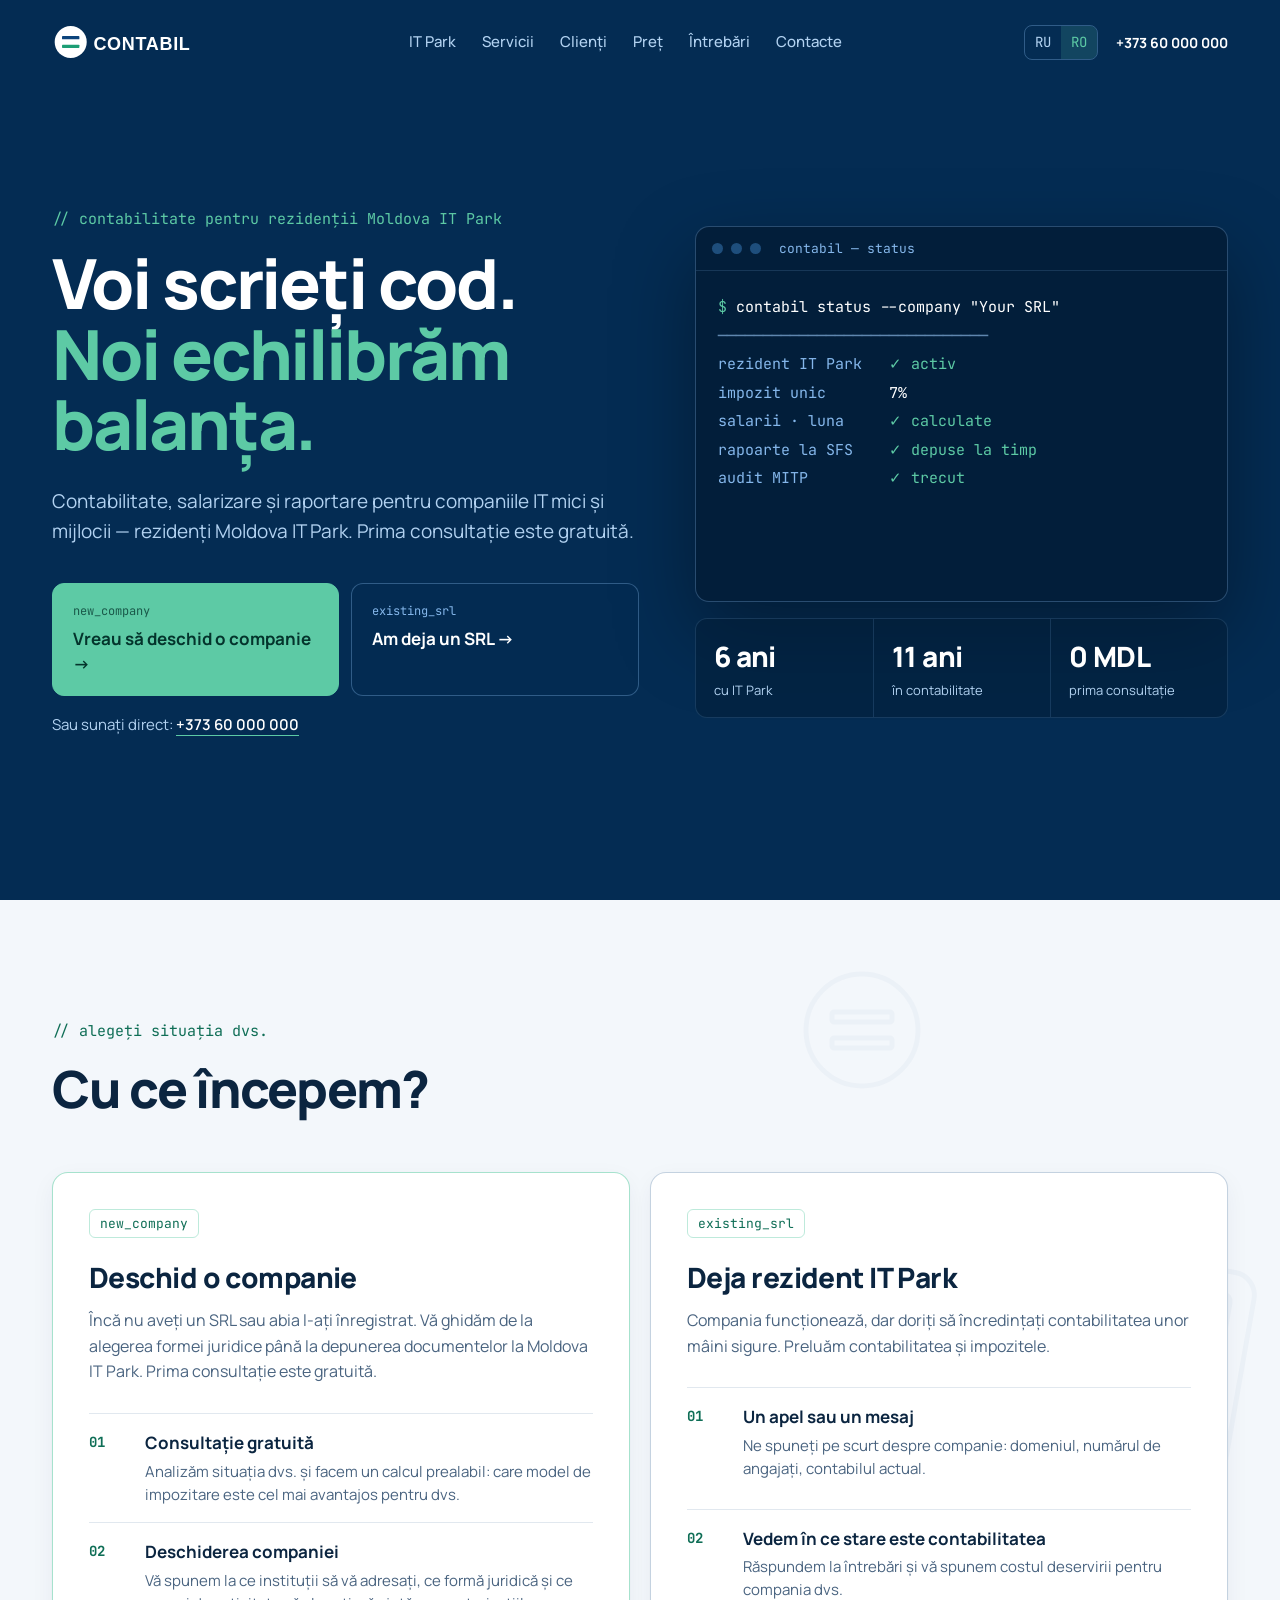
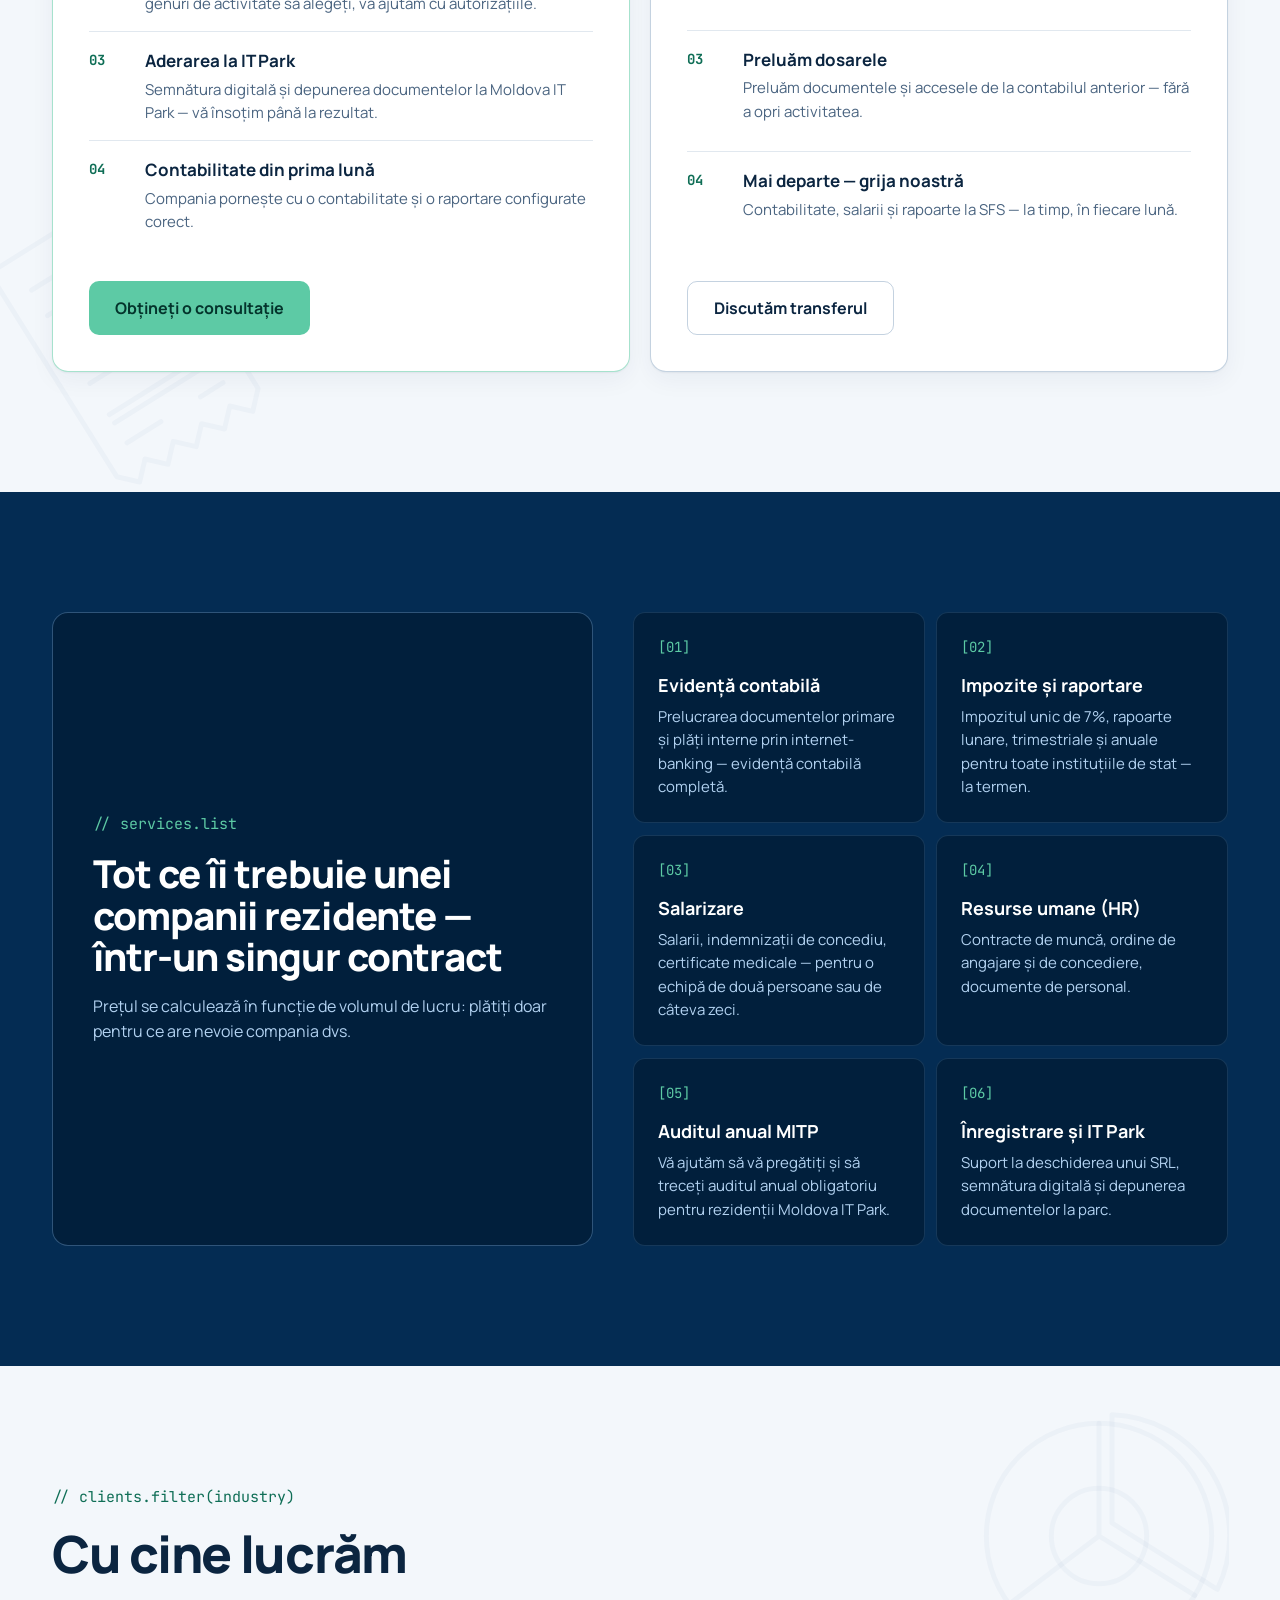
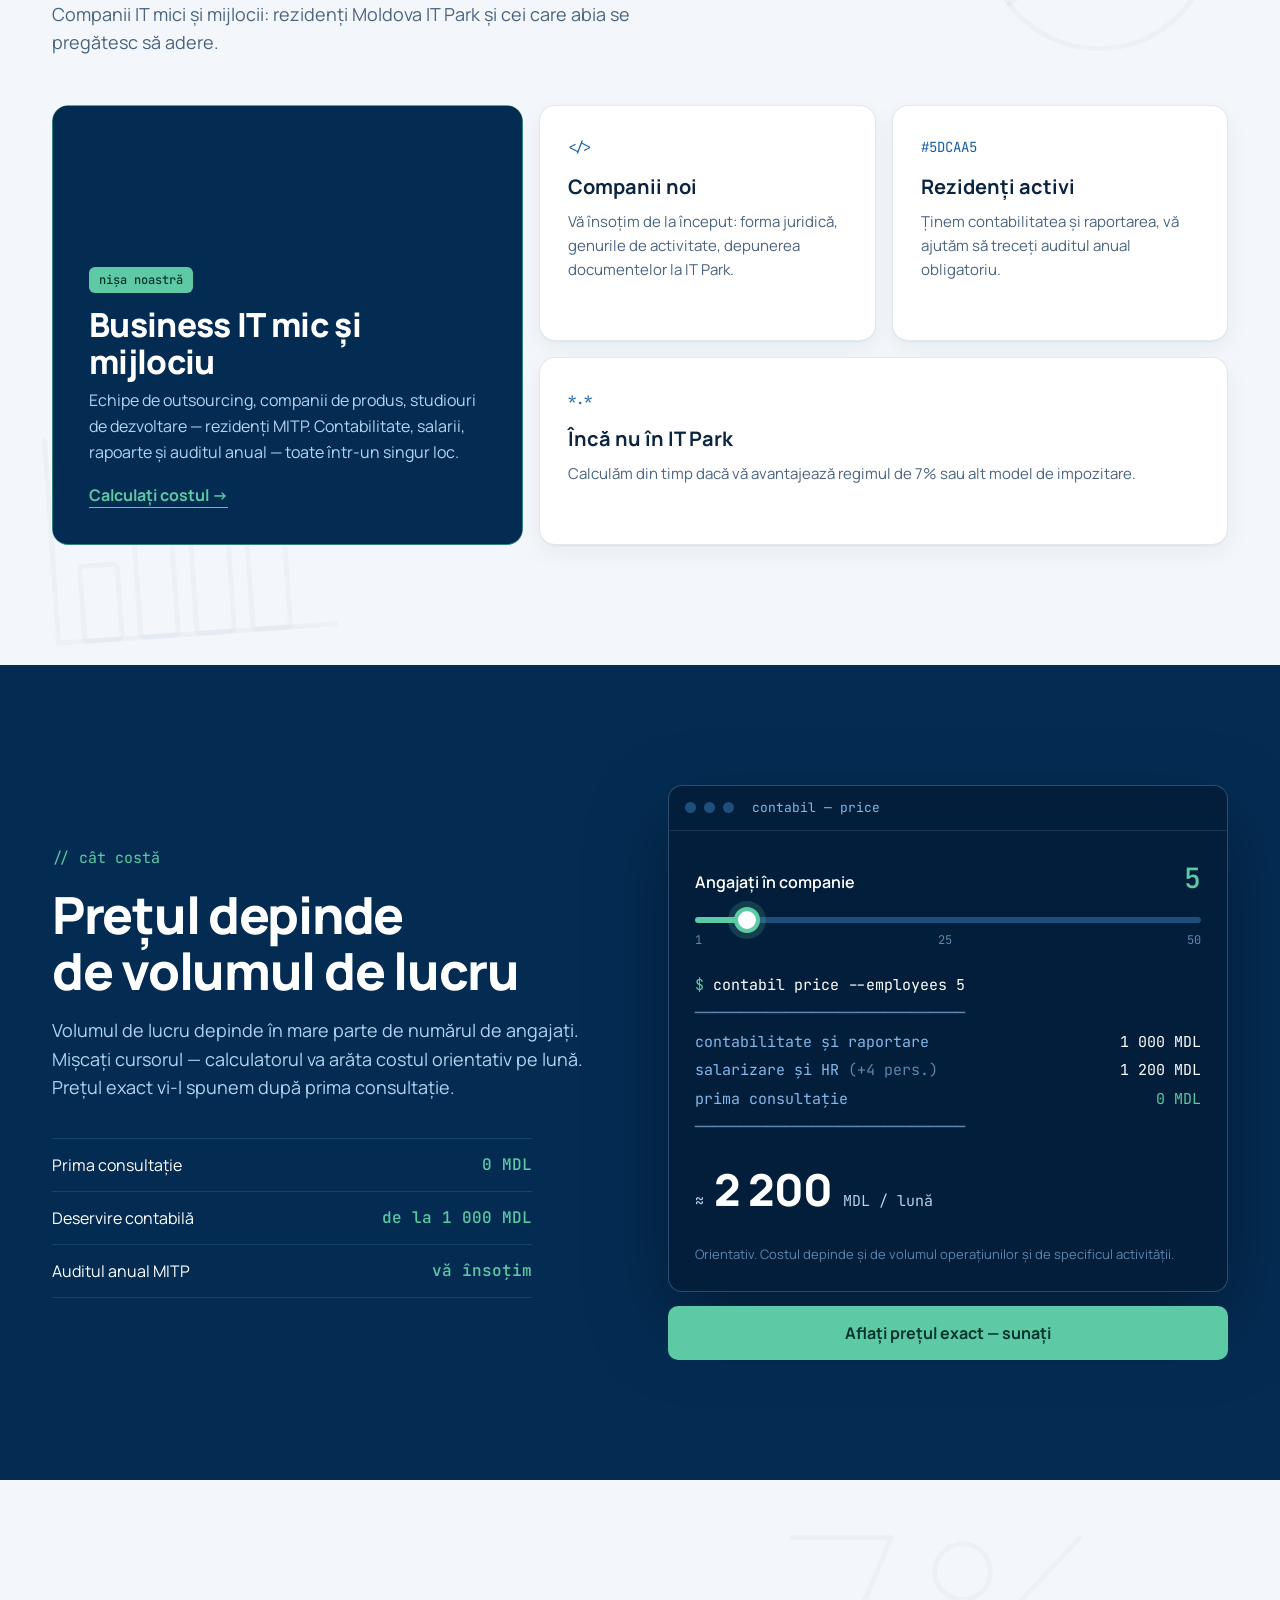
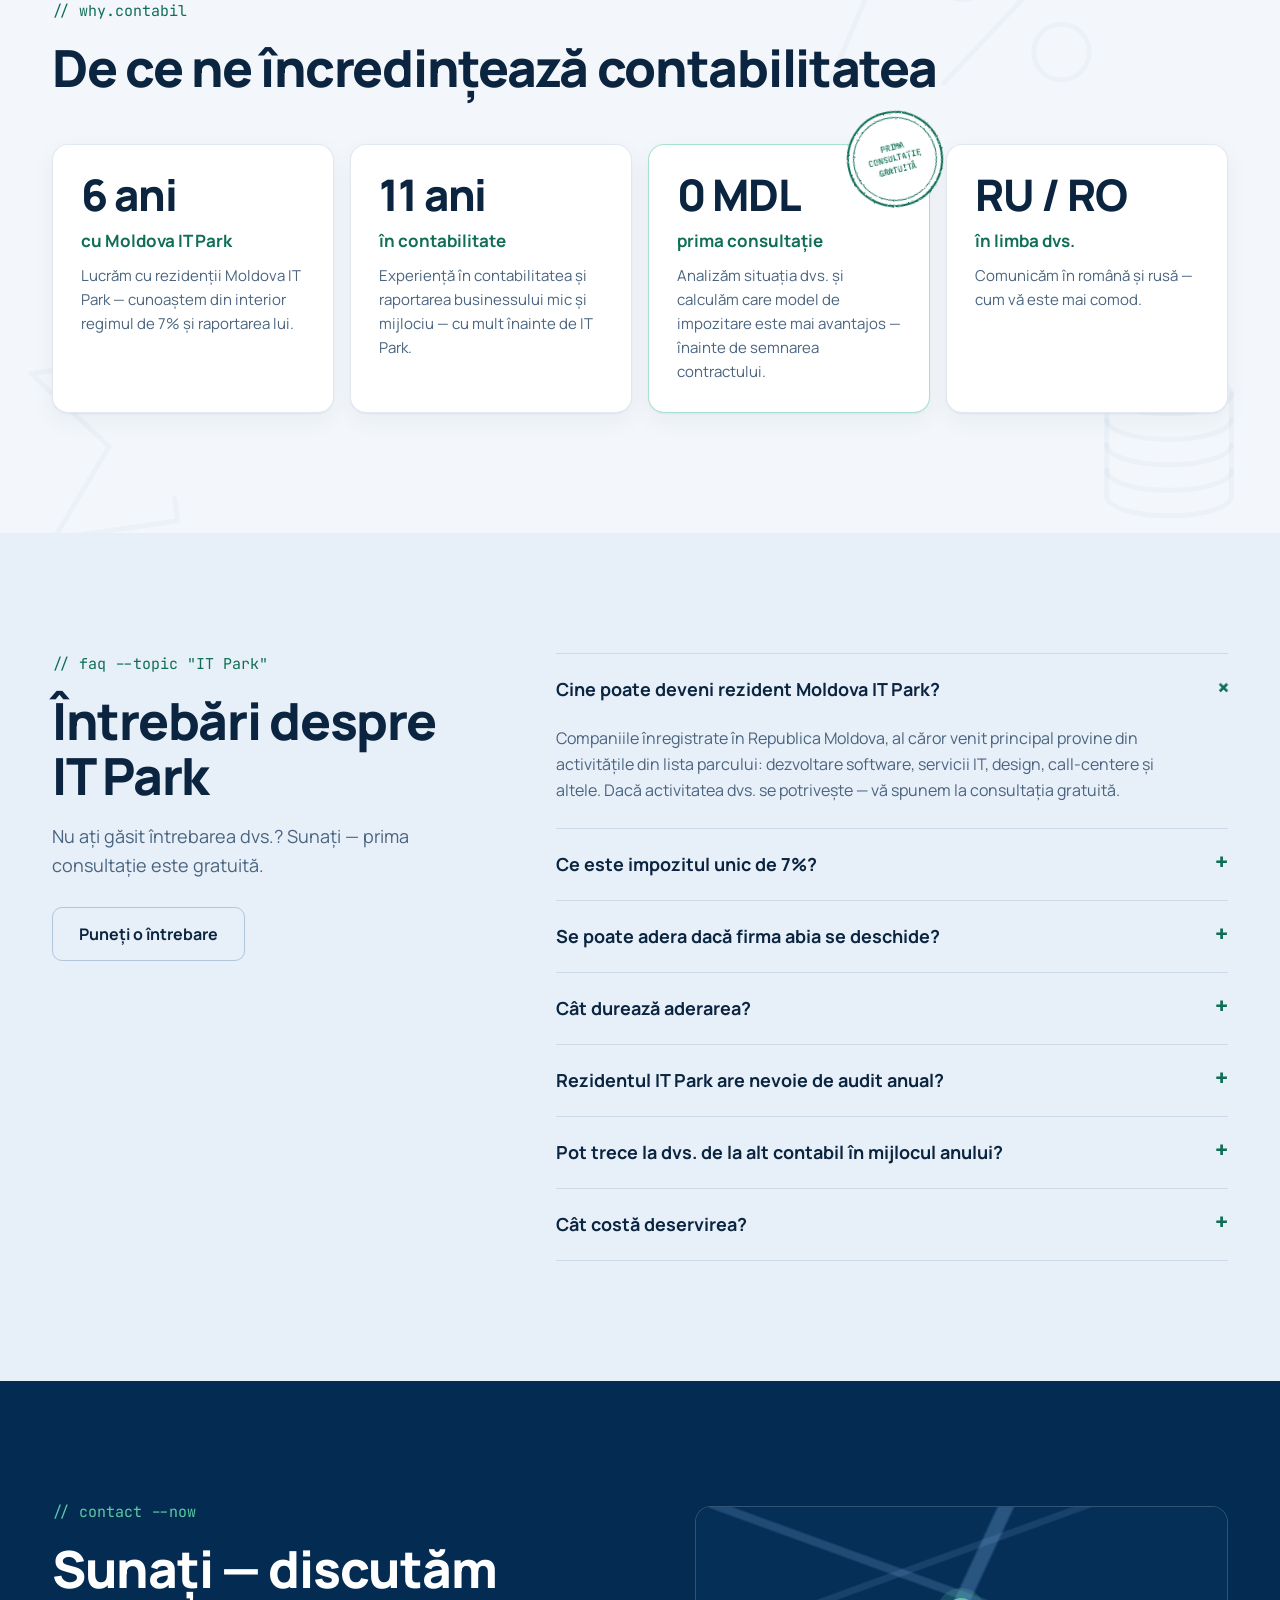
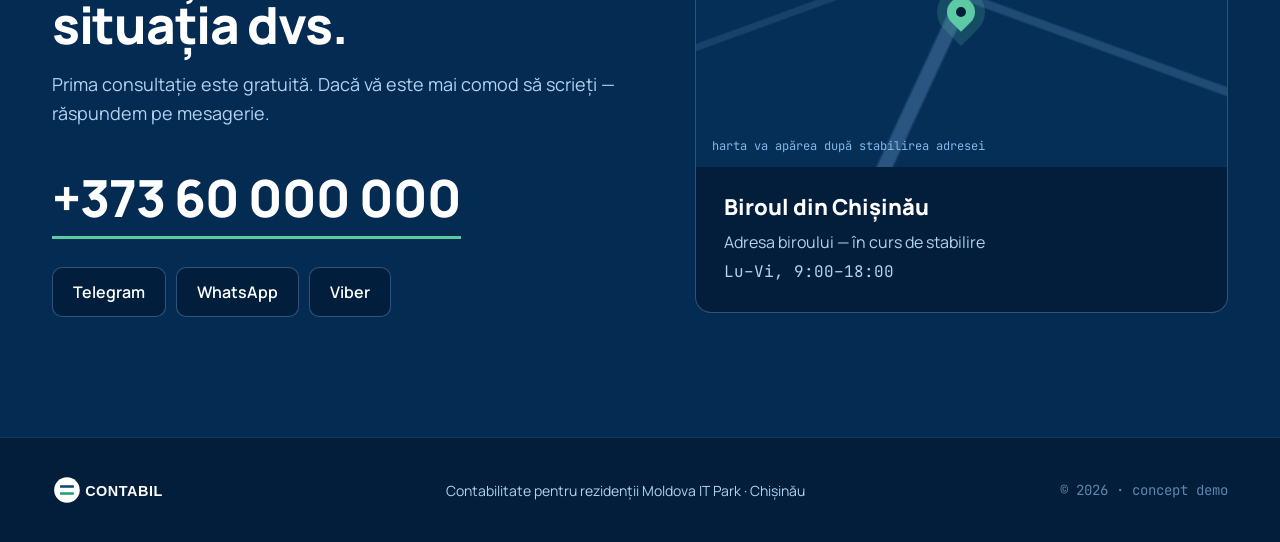
==== commit e646a34c: "Add files via upload" ====
--- a/ro.html
+++ b/ro.html
@@ -44,7 +44,7 @@
     </nav>
     <div class="header__meta">
       <span class="lang mono" aria-label="Limba site-ului"><a href="index.html" hreflang="ru" lang="ru">RU</a><a class="is-active" href="ro.html" hreflang="ro" aria-current="true">RO</a></span>
-      <a class="header__phone" data-phone href="tel:+37369000000">+373 69 000 000</a>
+      <a class="header__phone" data-phone href="tel:+37360000000">+373 60 000 000</a>
       <button class="burger" id="burger" aria-label="Deschide meniul" aria-expanded="false" aria-controls="nav"><span></span><span></span></button>
     </div>
   </div>
@@ -63,7 +63,7 @@
         <a class="door door--primary" href="#door-new"><small>new_company</small><strong>Vreau să deschid o companie →</strong></a>
         <a class="door" href="#door-existing"><small>existing_srl</small><strong>Am deja un SRL →</strong></a>
       </div>
-      <p class="hero__call">Sau sunați direct: <a data-phone href="tel:+37369000000">+373 69 000 000</a></p>
+      <p class="hero__call">Sau sunați direct: <a data-phone href="tel:+37360000000">+373 60 000 000</a></p>
     </div>
 
     <div>
@@ -118,7 +118,7 @@
           <li><b class="mono">03</b><div><strong>Aderarea la IT Park</strong><span>Semnătura digitală și depunerea documentelor la Moldova IT Park — vă însoțim până la rezultat.</span></div></li>
           <li><b class="mono">04</b><div><strong>Contabilitate din prima lună</strong><span>Compania pornește cu o contabilitate și o raportare configurate corect.</span></div></li>
         </ol>
-        <a class="btn btn--teal" data-phone href="tel:+37369000000">Obțineți o consultație</a>
+        <a class="btn btn--teal" data-phone href="tel:+37360000000">Obțineți o consultație</a>
       </article>
 
       <article class="path path--existing" id="door-existing">
@@ -133,7 +133,7 @@
           <li><b class="mono">03</b><div><strong>Preluăm dosarele</strong><span>Preluăm documentele și accesele de la contabilul anterior — fără a opri activitatea.</span></div></li>
           <li><b class="mono">04</b><div><strong>Mai departe — grija noastră</strong><span>Contabilitate, salarii și rapoarte la SFS — la timp, în fiecare lună.</span></div></li>
         </ol>
-        <a class="btn btn--outline" data-phone href="tel:+37369000000">Discutăm transferul</a>
+        <a class="btn btn--outline" data-phone href="tel:+37360000000">Discutăm transferul</a>
       </article>
     </div>
   </div>
@@ -255,7 +255,7 @@
           <p class="calc__note">Orientativ. Costul depinde și de volumul operațiunilor și de specificul activității.</p>
         </div>
       </div>
-      <a class="btn btn--teal btn--block" data-phone href="tel:+37369000000">Aflați prețul exact — sunați</a>
+      <a class="btn btn--teal btn--block" data-phone href="tel:+37360000000">Aflați prețul exact — sunați</a>
     </div>
   </div>
 </section>
@@ -312,7 +312,7 @@
       <p class="comment mono">// faq --topic "IT Park"</p>
       <h2 class="section__title">Întrebări despre IT&nbsp;Park</h2>
       <p class="section__lead">Nu ați găsit întrebarea dvs.? Sunați — prima consultație este gratuită.</p>
-      <a class="btn btn--outline" data-phone href="tel:+37369000000">Puneți o întrebare</a>
+      <a class="btn btn--outline" data-phone href="tel:+37360000000">Puneți o întrebare</a>
     </div>
 
     <div class="faq__list">
@@ -355,7 +355,7 @@
       <p class="comment mono">// contact --now</p>
       <h2 class="section__title">Sunați — discutăm situația dvs.</h2>
       <p class="section__lead">Prima consultație este gratuită. Dacă vă este mai comod să scrieți — răspundem pe mesagerie.</p>
-      <a class="contacts__phone" data-phone href="tel:+37369000000">+373 69 000 000</a>
+      <a class="contacts__phone" data-phone href="tel:+37360000000">+373 60 000 000</a>
       <div class="messengers">
         <a class="msg" data-msg="telegram" href="#" target="_blank" rel="noopener">Telegram</a>
         <a class="msg" data-msg="whatsapp" href="#" target="_blank" rel="noopener">WhatsApp</a>
@@ -388,7 +388,7 @@
 </footer>
 
 <!-- Кнопка звонка на телефоне -->
-<a class="callbar" data-phone href="tel:+37369000000"><span>Sunați contabilul</span><b class="mono">0 MDL</b></a>
+<a class="callbar" data-phone href="tel:+37360000000"><span>Sunați contabilul</span><b class="mono">0 MDL</b></a>
 
 <!-- SVG-фильтр «мастика»: неровные края оттиска печати -->
 <svg width="0" height="0" style="position:absolute" aria-hidden="true" focusable="false">
